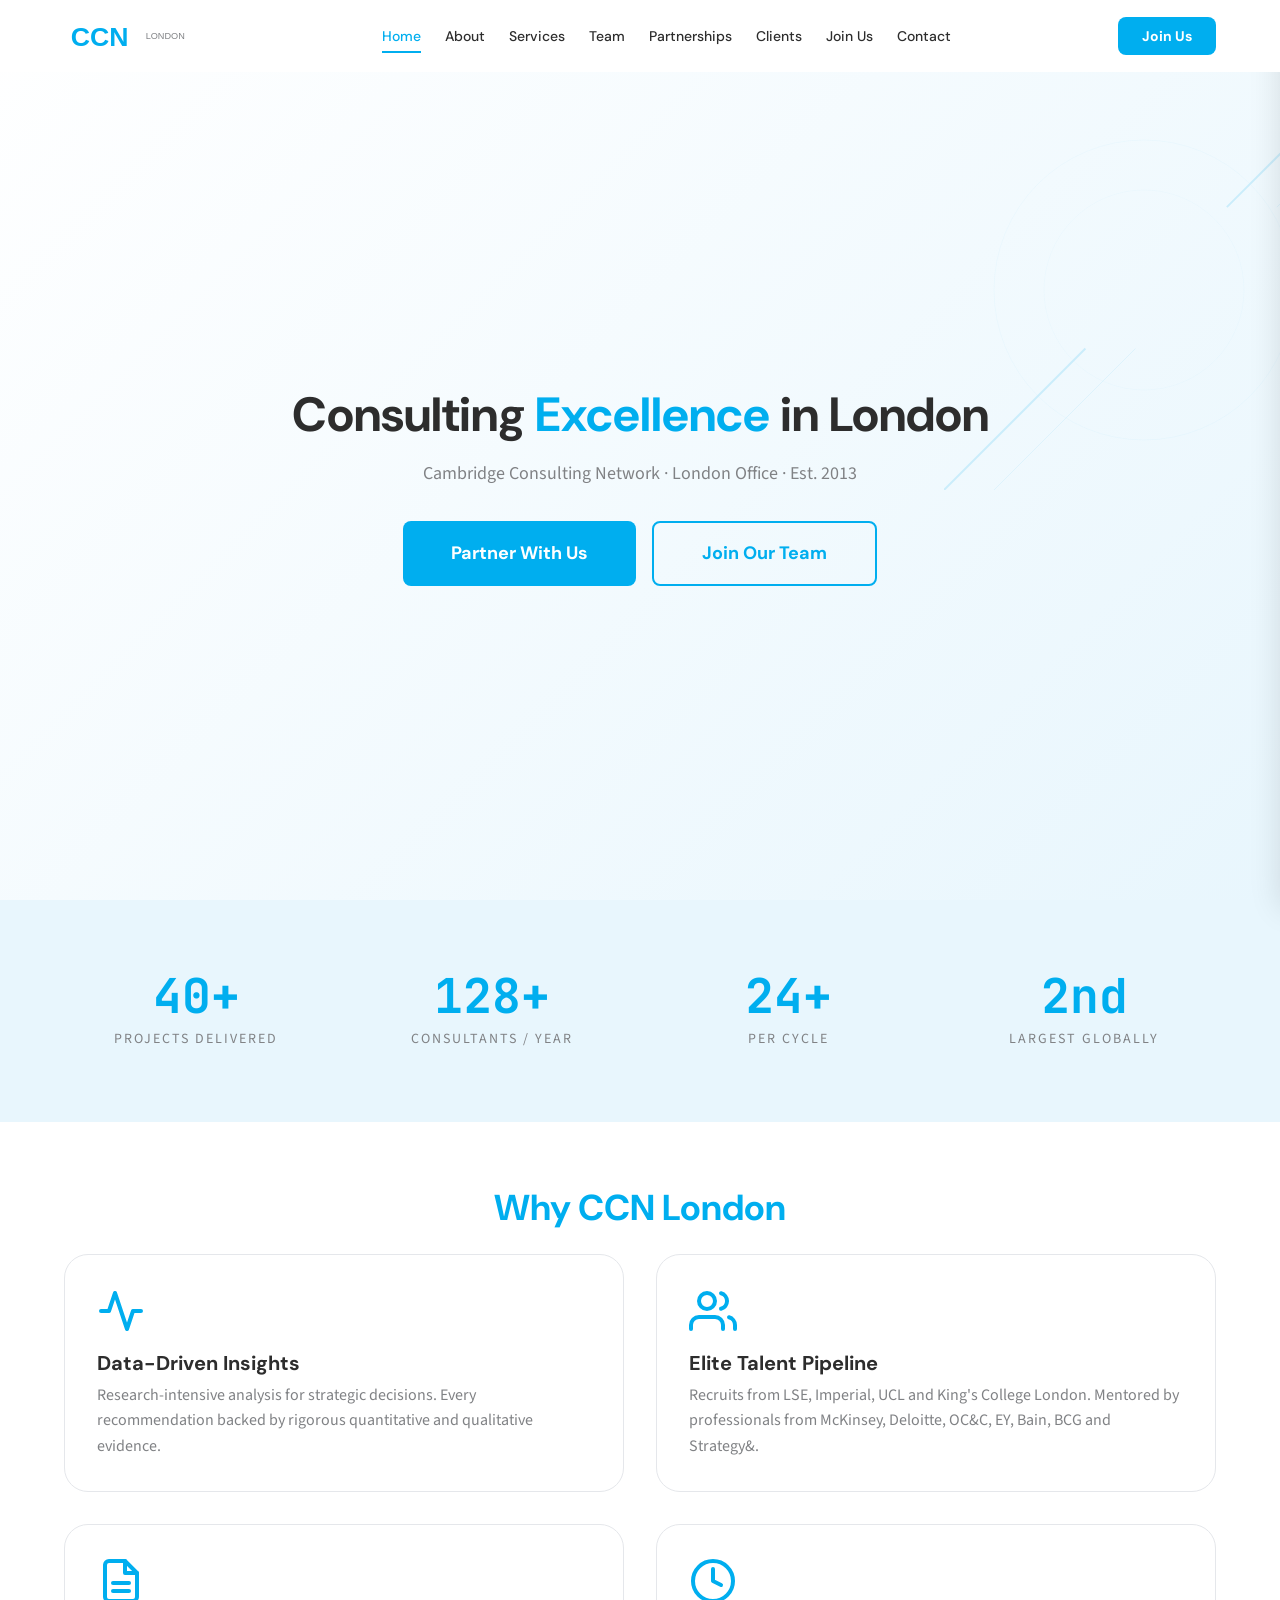
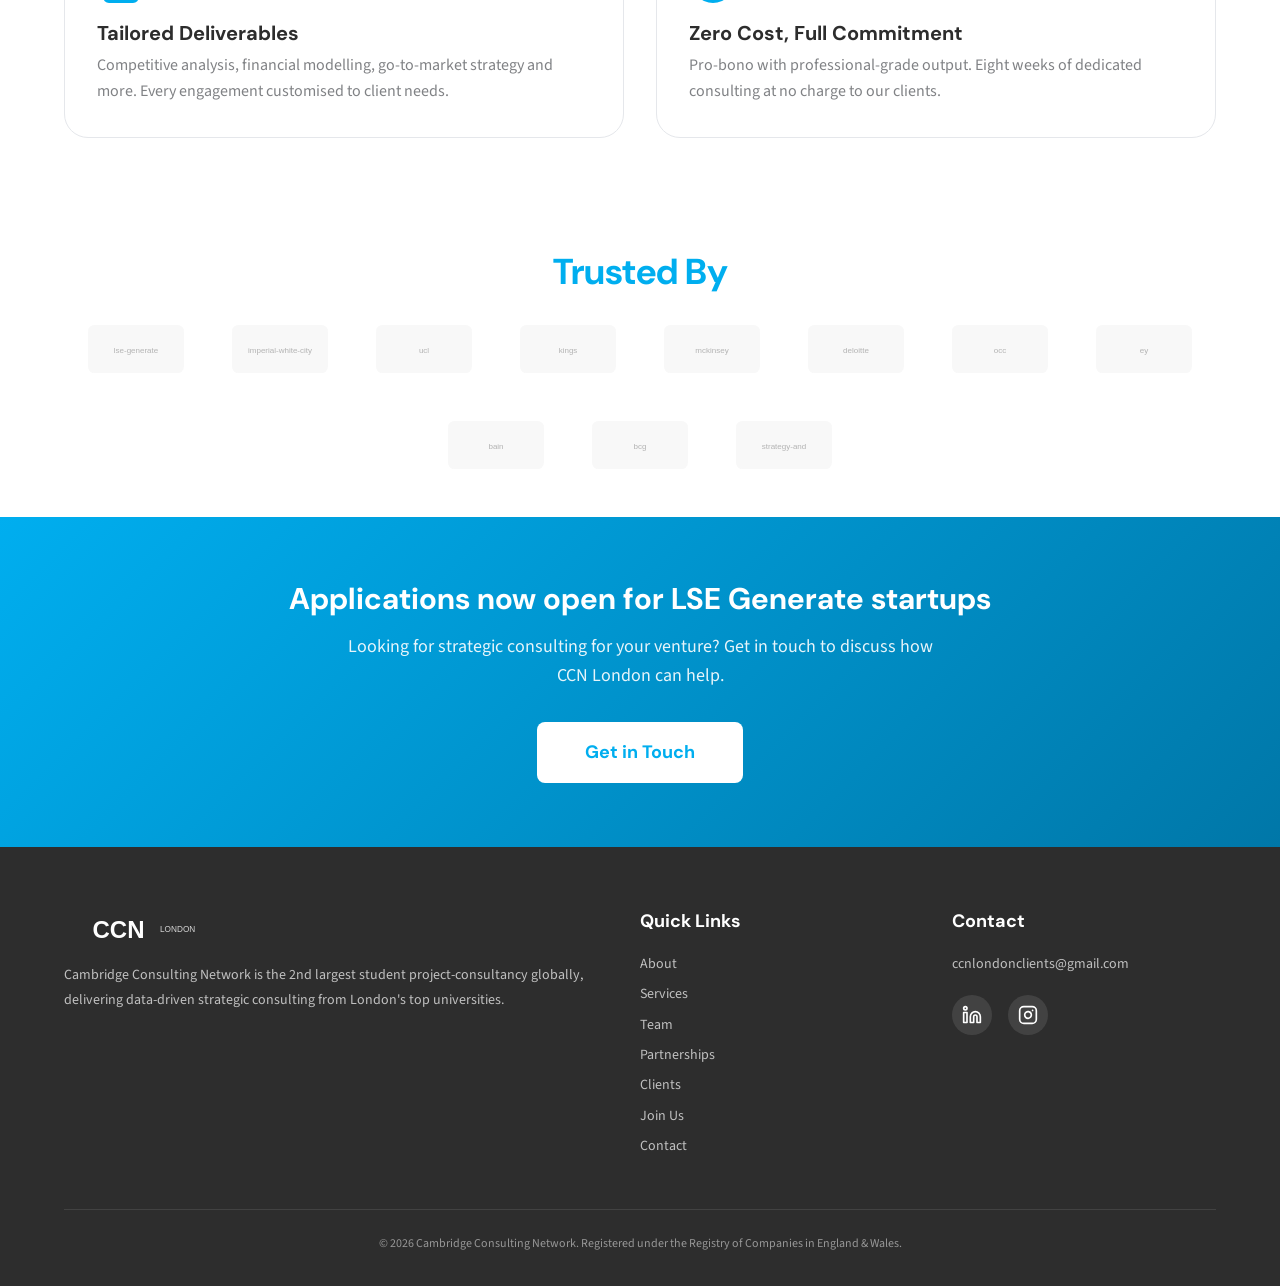
==== index.html @ d494e50e "Initial commit: CCN London static website Complete multi-page static site with vanilla HTML5, CSS3 a" ====
<!DOCTYPE html>
<html lang="en">
<head>
  <meta charset="UTF-8">
  <meta name="viewport" content="width=device-width, initial-scale=1.0">
  <title>CCN London — Cambridge Consulting Network London Office</title>
  <meta name="description" content="Cambridge Consulting Network London delivers data-driven strategic consulting by elite student talent from LSE, Imperial, UCL and King's College London.">

  <!-- Open Graph -->
  <meta property="og:title" content="CCN London — Consulting Excellence in London">
  <meta property="og:description" content="Data-driven strategic consulting, delivered by London's brightest student talent. Zero cost. Full commitment. Professional output.">
  <meta property="og:type" content="website">
  <meta property="og:url" content="https://ccnlondon.co">
  <meta property="og:image" content="https://ccnlondon.co/assets/img/logo-colour.svg">

  <!-- Twitter Card -->
  <meta name="twitter:card" content="summary_large_image">
  <meta name="twitter:title" content="CCN London — Consulting Excellence in London">
  <meta name="twitter:description" content="Data-driven strategic consulting, delivered by London's brightest student talent.">

  <!-- JSON-LD -->
  <script type="application/ld+json">
  {
    "@context": "https://schema.org",
    "@type": "Organization",
    "name": "Cambridge Consulting Network — London Office",
    "url": "https://ccnlondon.co",
    "logo": "https://ccnlondon.co/assets/img/logo-colour.svg",
    "description": "The 2nd largest student project-consultancy globally, delivering pro-bono strategic consulting from London's top universities.",
    "email": "ccnlondonclients@gmail.com",
    "foundingDate": "2013",
    "sameAs": [
      "https://www.linkedin.com/company/cambridge-consulting-network",
      "https://www.instagram.com/ccnlondon"
    ]
  }
  </script>

  <link rel="stylesheet" href="css/styles.css">
</head>
<body>

  <a class="skip-link" href="#main-content">Skip to content</a>

  <!-- ════════════ NAVBAR ════════════ -->
  <header class="navbar navbar--animate" role="banner">
    <div class="navbar__inner">
      <a href="index.html" class="navbar__logo" aria-label="CCN London Home">
        <img src="assets/img/logo-colour.svg" alt="CCN London logo" width="180" height="48">
      </a>

      <nav class="navbar__links" aria-label="Main navigation">
        <a href="index.html" class="navbar__link navbar__link--active">Home</a>
        <a href="about.html" class="navbar__link">About</a>
        <a href="services.html" class="navbar__link">Services</a>
        <a href="team.html" class="navbar__link">Team</a>
        <a href="partnerships.html" class="navbar__link">Partnerships</a>
        <a href="clients.html" class="navbar__link">Clients</a>
        <a href="join.html" class="navbar__link">Join Us</a>
        <a href="contact.html" class="navbar__link">Contact</a>
      </nav>

      <a href="join.html" class="navbar__cta">Join Us</a>

      <button class="navbar__hamburger" aria-label="Open menu" aria-expanded="false">
        <span></span>
        <span></span>
        <span></span>
      </button>
    </div>
  </header>

  <!-- Mobile Menu -->
  <div class="mobile-menu__overlay" aria-hidden="true"></div>
  <nav class="mobile-menu" aria-label="Mobile navigation" aria-hidden="true">
    <a href="index.html" class="mobile-menu__link mobile-menu__link--active">Home</a>
    <a href="about.html" class="mobile-menu__link">About</a>
    <a href="services.html" class="mobile-menu__link">Services</a>
    <a href="team.html" class="mobile-menu__link">Team</a>
    <a href="partnerships.html" class="mobile-menu__link">Partnerships</a>
    <a href="clients.html" class="mobile-menu__link">Clients</a>
    <a href="join.html" class="mobile-menu__link">Join Us</a>
    <a href="contact.html" class="mobile-menu__link">Contact</a>
  </nav>

  <!-- ════════════ MAIN CONTENT ════════════ -->
  <main id="main-content">

    <!-- ── Hero ── -->
    <section class="hero" aria-label="Welcome">
      <svg class="hero__accent" viewBox="0 0 400 400" fill="none" xmlns="http://www.w3.org/2000/svg" aria-hidden="true">
        <line class="hero__accent-line" x1="0" y1="400" x2="400" y2="0" stroke="#00AEEF" stroke-width="2"/>
        <line class="hero__accent-line" x1="50" y1="400" x2="400" y2="50" stroke="#00AEEF" stroke-width="1" opacity="0.5"/>
        <circle cx="200" cy="200" r="150" stroke="#00AEEF" stroke-width="1" opacity="0.2"/>
        <circle cx="200" cy="200" r="100" stroke="#00AEEF" stroke-width="1" opacity="0.15"/>
      </svg>

      <div class="hero__content">
        <h1 class="hero__headline">Consulting <span>Excellence</span> in London</h1>
        <p class="hero__subheadline">Cambridge Consulting Network &middot; London Office &middot; Est. 2013</p>
        <div class="hero__ctas">
          <a href="partnerships.html" class="btn btn--primary btn--large">Partner With Us</a>
          <a href="join.html" class="btn btn--outline btn--large">Join Our Team</a>
        </div>
      </div>
    </section>

    <!-- ── Statistics ── -->
    <section class="stats" aria-label="Key statistics">
      <div class="container">
        <div class="stats__grid">
          <div class="stats__item">
            <div class="stats__number" data-target="50" data-suffix="+">0</div>
            <div class="stats__label">Projects Delivered</div>
          </div>
          <div class="stats__item">
            <div class="stats__number" data-target="160" data-suffix="+">0</div>
            <div class="stats__label">Consultants / Year</div>
          </div>
          <div class="stats__item">
            <div class="stats__number" data-target="30" data-suffix="+">0</div>
            <div class="stats__label">Per Cycle</div>
          </div>
          <div class="stats__item">
            <div class="stats__number" data-target="2" data-suffix="nd">0</div>
            <div class="stats__label">Largest Globally</div>
          </div>
        </div>
      </div>
    </section>

    <!-- ── Value Propositions ── -->
    <section class="section" aria-label="Value propositions">
      <div class="container">
        <h2 class="text-cyan mb-lg" style="text-align:center;">Why CCN London</h2>
        <div class="cards__grid">
          <div class="card reveal">
            <svg class="card__icon" viewBox="0 0 24 24" fill="none" stroke="currentColor" stroke-width="2" stroke-linecap="round" stroke-linejoin="round" aria-hidden="true">
              <polyline points="22 12 18 12 15 21 9 3 6 12 2 12"></polyline>
            </svg>
            <h3 class="card__title">Data-Driven Insights</h3>
            <p class="card__text">Research-intensive analysis for strategic decisions. Every recommendation backed by rigorous quantitative and qualitative evidence.</p>
          </div>

          <div class="card reveal reveal--delay-1">
            <svg class="card__icon" viewBox="0 0 24 24" fill="none" stroke="currentColor" stroke-width="2" stroke-linecap="round" stroke-linejoin="round" aria-hidden="true">
              <path d="M17 21v-2a4 4 0 0 0-4-4H5a4 4 0 0 0-4 4v2"></path>
              <circle cx="9" cy="7" r="4"></circle>
              <path d="M23 21v-2a4 4 0 0 0-3-3.87"></path>
              <path d="M16 3.13a4 4 0 0 1 0 7.75"></path>
            </svg>
            <h3 class="card__title">Elite Talent Pipeline</h3>
            <p class="card__text">Recruits from LSE, Imperial, UCL and King's College London. Mentored by professionals from McKinsey, Deloitte, OC&amp;C, EY, Bain, BCG and Strategy&amp;.</p>
          </div>

          <div class="card reveal reveal--delay-2">
            <svg class="card__icon" viewBox="0 0 24 24" fill="none" stroke="currentColor" stroke-width="2" stroke-linecap="round" stroke-linejoin="round" aria-hidden="true">
              <path d="M14 2H6a2 2 0 0 0-2 2v16a2 2 0 0 0 2 2h12a2 2 0 0 0 2-2V8z"></path>
              <polyline points="14 2 14 8 20 8"></polyline>
              <line x1="16" y1="13" x2="8" y2="13"></line>
              <line x1="16" y1="17" x2="8" y2="17"></line>
            </svg>
            <h3 class="card__title">Tailored Deliverables</h3>
            <p class="card__text">Competitive analysis, financial modelling, go-to-market strategy and more. Every engagement customised to client needs.</p>
          </div>

          <div class="card reveal reveal--delay-3">
            <svg class="card__icon" viewBox="0 0 24 24" fill="none" stroke="currentColor" stroke-width="2" stroke-linecap="round" stroke-linejoin="round" aria-hidden="true">
              <circle cx="12" cy="12" r="10"></circle>
              <polyline points="12 6 12 12 16 14"></polyline>
            </svg>
            <h3 class="card__title">Zero Cost, Full Commitment</h3>
            <p class="card__text">Pro-bono with professional-grade output. Eight weeks of dedicated consulting at no charge to our clients.</p>
          </div>
        </div>
      </div>
    </section>

    <!-- ── Partner Logos ── -->
    <section class="partners section" aria-label="Our partners">
      <div class="container">
        <h2 class="partners__heading text-cyan">Trusted By</h2>
        <div class="partners__track-wrapper">
          <div class="partners__track">
            <img src="assets/img/partners/lse-generate.svg" alt="LSE Generate" class="partners__logo" loading="lazy" width="120" height="60">
            <img src="assets/img/partners/imperial-white-city.svg" alt="Imperial White City" class="partners__logo" loading="lazy" width="120" height="60">
            <img src="assets/img/partners/ucl.svg" alt="UCL" class="partners__logo" loading="lazy" width="120" height="60">
            <img src="assets/img/partners/kings.svg" alt="King's College London" class="partners__logo" loading="lazy" width="120" height="60">
            <img src="assets/img/partners/mckinsey.svg" alt="McKinsey" class="partners__logo" loading="lazy" width="120" height="60">
            <img src="assets/img/partners/deloitte.svg" alt="Deloitte" class="partners__logo" loading="lazy" width="120" height="60">
            <img src="assets/img/partners/occ.svg" alt="OC&C Strategy" class="partners__logo" loading="lazy" width="120" height="60">
            <img src="assets/img/partners/ey.svg" alt="EY" class="partners__logo" loading="lazy" width="120" height="60">
            <img src="assets/img/partners/bain.svg" alt="Bain & Company" class="partners__logo" loading="lazy" width="120" height="60">
            <img src="assets/img/partners/bcg.svg" alt="BCG" class="partners__logo" loading="lazy" width="120" height="60">
            <img src="assets/img/partners/strategy-and.svg" alt="Strategy&" class="partners__logo" loading="lazy" width="120" height="60">
          </div>
        </div>
      </div>
    </section>

    <!-- ── CTA Banner ── -->
    <section class="cta-banner" aria-label="Call to action">
      <div class="container">
        <h2 class="cta-banner__heading">Applications now open for LSE Generate startups</h2>
        <p class="cta-banner__text">Looking for strategic consulting for your venture? Get in touch to discuss how CCN London can help.</p>
        <a href="mailto:ccnlondonclients@gmail.com" class="btn btn--white btn--large">Get in Touch</a>
      </div>
    </section>

  </main>

  <!-- ════════════ FOOTER ════════════ -->
  <footer class="footer" role="contentinfo">
    <div class="container">
      <div class="footer__grid">
        <div>
          <img src="assets/img/logo-white.svg" alt="CCN London" class="footer__logo" width="180" height="48">
          <p class="footer__text">Cambridge Consulting Network is the 2nd largest student project-consultancy globally, delivering data-driven strategic consulting from London's top universities.</p>
        </div>

        <div>
          <h3 class="footer__heading">Quick Links</h3>
          <a href="about.html" class="footer__link">About</a>
          <a href="services.html" class="footer__link">Services</a>
          <a href="team.html" class="footer__link">Team</a>
          <a href="partnerships.html" class="footer__link">Partnerships</a>
          <a href="clients.html" class="footer__link">Clients</a>
          <a href="join.html" class="footer__link">Join Us</a>
          <a href="contact.html" class="footer__link">Contact</a>
        </div>

        <div>
          <h3 class="footer__heading">Contact</h3>
          <a href="mailto:ccnlondonclients@gmail.com" class="footer__link">ccnlondonclients@gmail.com</a>
          <div class="footer__socials">
            <a href="#" class="footer__social-btn" aria-label="LinkedIn">
              <svg viewBox="0 0 24 24" fill="none" stroke="currentColor" stroke-width="2" stroke-linecap="round" stroke-linejoin="round" aria-hidden="true">
                <path d="M16 8a6 6 0 0 1 6 6v7h-4v-7a2 2 0 0 0-2-2 2 2 0 0 0-2 2v7h-4v-7a6 6 0 0 1 6-6z"></path>
                <rect x="2" y="9" width="4" height="12"></rect>
                <circle cx="4" cy="4" r="2"></circle>
              </svg>
            </a>
            <a href="#" class="footer__social-btn" aria-label="Instagram">
              <svg viewBox="0 0 24 24" fill="none" stroke="currentColor" stroke-width="2" stroke-linecap="round" stroke-linejoin="round" aria-hidden="true">
                <rect x="2" y="2" width="20" height="20" rx="5" ry="5"></rect>
                <path d="M16 11.37A4 4 0 1 1 12.63 8 4 4 0 0 1 16 11.37z"></path>
                <line x1="17.5" y1="6.5" x2="17.51" y2="6.5"></line>
              </svg>
            </a>
          </div>
        </div>
      </div>

      <div class="footer__bottom">
        <p>&copy; 2026 Cambridge Consulting Network. Registered under the Registry of Companies in England &amp; Wales.</p>
      </div>
    </div>
  </footer>

  <script src="js/main.js"></script>
  <script src="js/counters.js"></script>
</body>
</html>
---- css/styles.css ----
/* ============================================================
   CCN London — Main Stylesheet
   ============================================================ */

@import url('variables.css');
@import url('animations.css');

/* ── Google Fonts ── */
@import url('https://fonts.googleapis.com/css2?family=DM+Sans:ital,opsz,wght@0,9..40,400;0,9..40,500;0,9..40,700&family=JetBrains+Mono:wght@400;700&family=Source+Sans+3:wght@300;400;600;700&display=swap');

/* ============================================================
   RESET & BASE
   ============================================================ */
*, *::before, *::after {
  margin: 0;
  padding: 0;
  box-sizing: border-box;
}

html {
  scroll-behavior: smooth;
  -webkit-text-size-adjust: 100%;
}

body {
  font-family: var(--font-body);
  font-size: var(--text-base);
  line-height: 1.6;
  color: var(--ccn-dark);
  background: var(--ccn-white);
  -webkit-font-smoothing: antialiased;
  overflow-x: hidden;
}

img, svg {
  display: block;
  max-width: 100%;
  height: auto;
}

a {
  color: var(--ccn-cyan);
  text-decoration: none;
  transition: color 0.2s ease;
}

a:hover { color: var(--ccn-deep); }

ul, ol { list-style: none; }

button {
  font-family: inherit;
  cursor: pointer;
  border: none;
  background: none;
}

h1, h2, h3, h4, h5, h6 {
  font-family: var(--font-display);
  font-weight: 700;
  line-height: 1.2;
  color: var(--ccn-dark);
}

h1 { font-size: var(--text-4xl); }
h2 { font-size: var(--text-3xl); }
h3 { font-size: var(--text-2xl); }
h4 { font-size: var(--text-xl); }

/* ============================================================
   UTILITIES
   ============================================================ */
.text-cyan  { color: var(--ccn-cyan); }
.text-deep  { color: var(--ccn-deep); }
.text-grey  { color: var(--ccn-grey); }
.text-white { color: var(--ccn-white); }
.text-dark  { color: var(--ccn-dark); }

.bg-light  { background-color: var(--ccn-light); }
.bg-dark   { background-color: var(--ccn-dark); }
.bg-white  { background-color: var(--ccn-white); }
.bg-cyan   { background-color: var(--ccn-cyan); }

.mt-sm  { margin-top: var(--space-sm); }
.mt-md  { margin-top: var(--space-md); }
.mt-lg  { margin-top: var(--space-lg); }
.mt-xl  { margin-top: var(--space-xl); }
.mt-2xl { margin-top: var(--space-2xl); }
.mt-3xl { margin-top: var(--space-3xl); }

.mb-sm  { margin-bottom: var(--space-sm); }
.mb-md  { margin-bottom: var(--space-md); }
.mb-lg  { margin-bottom: var(--space-lg); }
.mb-xl  { margin-bottom: var(--space-xl); }

.visually-hidden {
  position: absolute;
  width: 1px;
  height: 1px;
  padding: 0;
  margin: -1px;
  overflow: hidden;
  clip: rect(0, 0, 0, 0);
  white-space: nowrap;
  border: 0;
}

.container {
  width: 100%;
  max-width: var(--max-width);
  margin: 0 auto;
  padding: 0 var(--space-lg);
}

.section {
  padding: var(--space-3xl) 0;
}

/* ── Focus States ── */
:focus-visible {
  outline: 3px solid var(--ccn-cyan);
  outline-offset: 2px;
}

/* ── Skip Link ── */
.skip-link {
  position: absolute;
  top: -100%;
  left: var(--space-md);
  background: var(--ccn-cyan);
  color: var(--ccn-white);
  padding: var(--space-sm) var(--space-md);
  border-radius: var(--radius-sm);
  z-index: 1000;
  font-weight: 600;
}

.skip-link:focus {
  top: var(--space-sm);
}

/* ============================================================
   NAVBAR
   ============================================================ */
.navbar {
  position: fixed;
  top: 0;
  left: 0;
  right: 0;
  height: var(--nav-height);
  background: var(--ccn-white);
  z-index: 100;
  display: flex;
  align-items: center;
  transition: box-shadow 0.3s ease;
}

.navbar--scrolled {
  box-shadow: var(--shadow-md);
}

.navbar__inner {
  display: flex;
  align-items: center;
  justify-content: space-between;
  width: 100%;
  max-width: var(--max-width);
  margin: 0 auto;
  padding: 0 var(--space-lg);
}

.navbar__logo {
  flex-shrink: 0;
}

.navbar__logo img {
  height: 40px;
  width: auto;
}

.navbar__links {
  display: flex;
  align-items: center;
  gap: var(--space-lg);
}

.navbar__link {
  font-family: var(--font-display);
  font-size: var(--text-sm);
  font-weight: 500;
  color: var(--ccn-dark);
  position: relative;
  padding: var(--space-xs) 0;
  transition: color 0.2s ease;
}

.navbar__link::after {
  content: '';
  position: absolute;
  bottom: -2px;
  left: 50%;
  width: 0;
  height: 2px;
  background: var(--ccn-cyan);
  transition: width 0.3s var(--ease-out), left 0.3s var(--ease-out);
}

.navbar__link:hover::after,
.navbar__link--active::after {
  width: 100%;
  left: 0;
}

.navbar__link:hover { color: var(--ccn-cyan); }
.navbar__link--active { color: var(--ccn-cyan); }

.navbar__cta {
  font-family: var(--font-display);
  font-size: var(--text-sm);
  font-weight: 700;
  color: var(--ccn-white);
  background: var(--ccn-cyan);
  padding: var(--space-sm) var(--space-lg);
  border-radius: var(--radius-sm);
  transition: background 0.2s ease, transform 0.2s ease, box-shadow 0.2s ease;
}

.navbar__cta:hover {
  background: var(--ccn-deep);
  color: var(--ccn-white);
  transform: scale(1.02);
  box-shadow: var(--shadow-md);
}

/* Hamburger */
.navbar__hamburger {
  display: none;
  flex-direction: column;
  gap: 5px;
  padding: var(--space-sm);
}

.navbar__hamburger span {
  display: block;
  width: 24px;
  height: 2px;
  background: var(--ccn-dark);
  transition: transform 0.3s ease, opacity 0.3s ease;
}

.navbar__hamburger--open span:nth-child(1) {
  transform: rotate(45deg) translate(5px, 5px);
}

.navbar__hamburger--open span:nth-child(2) {
  opacity: 0;
}

.navbar__hamburger--open span:nth-child(3) {
  transform: rotate(-45deg) translate(5px, -5px);
}

/* Mobile Menu Overlay */
.mobile-menu {
  position: fixed;
  top: 0;
  right: 0;
  bottom: 0;
  width: 100%;
  max-width: 360px;
  background: var(--ccn-white);
  z-index: 99;
  display: flex;
  flex-direction: column;
  padding: calc(var(--nav-height) + var(--space-xl)) var(--space-xl) var(--space-xl);
  transform: translateX(100%);
  transition: transform 0.3s var(--ease-out);
  box-shadow: var(--shadow-lg);
}

.mobile-menu--open {
  transform: translateX(0);
}

.mobile-menu__link {
  font-family: var(--font-display);
  font-size: var(--text-2xl);
  font-weight: 700;
  color: var(--ccn-dark);
  padding: var(--space-md) 0;
  border-bottom: 1px solid var(--ccn-light);
  transition: color 0.2s ease;
}

.mobile-menu__link:hover,
.mobile-menu__link--active {
  color: var(--ccn-cyan);
}

.mobile-menu__overlay {
  position: fixed;
  inset: 0;
  background: rgba(0, 0, 0, 0.4);
  z-index: 98;
  opacity: 0;
  pointer-events: none;
  transition: opacity 0.3s ease;
}

.mobile-menu__overlay--visible {
  opacity: 1;
  pointer-events: auto;
}

/* ============================================================
   HERO SECTION
   ============================================================ */
.hero {
  min-height: 100vh;
  display: flex;
  align-items: center;
  justify-content: center;
  text-align: center;
  position: relative;
  overflow: hidden;
  padding: calc(var(--nav-height) + var(--space-2xl)) var(--space-lg) var(--space-2xl);
  background: linear-gradient(135deg, var(--ccn-white) 0%, var(--ccn-light) 100%);
}

.hero__content {
  position: relative;
  z-index: 2;
  max-width: 720px;
}

.hero__headline {
  font-family: var(--font-display);
  font-size: var(--text-4xl);
  font-weight: 700;
  color: var(--ccn-dark);
  margin-bottom: var(--space-md);
}

.hero__headline span {
  color: var(--ccn-cyan);
}

.hero__subheadline {
  font-family: var(--font-body);
  font-size: var(--text-lg);
  color: var(--ccn-grey);
  margin-bottom: var(--space-xl);
}

.hero__ctas {
  display: flex;
  gap: var(--space-md);
  justify-content: center;
  flex-wrap: wrap;
}

.hero__accent {
  position: absolute;
  top: 10%;
  right: -5%;
  width: 400px;
  height: 400px;
  opacity: 0.15;
  z-index: 1;
}

/* ============================================================
   BUTTONS
   ============================================================ */
.btn {
  display: inline-flex;
  align-items: center;
  justify-content: center;
  font-family: var(--font-display);
  font-size: var(--text-base);
  font-weight: 700;
  padding: var(--space-md) var(--space-xl);
  border-radius: var(--radius-sm);
  transition: all 0.2s ease;
  text-decoration: none;
}

.btn--primary {
  background: var(--ccn-cyan);
  color: var(--ccn-white);
}

.btn--primary:hover {
  background: var(--ccn-deep);
  color: var(--ccn-white);
  transform: scale(1.02);
  box-shadow: var(--shadow-md);
}

.btn--outline {
  background: transparent;
  color: var(--ccn-cyan);
  border: 2px solid var(--ccn-cyan);
}

.btn--outline:hover {
  background: var(--ccn-cyan);
  color: var(--ccn-white);
  transform: scale(1.02);
  box-shadow: var(--shadow-md);
}

.btn--white {
  background: var(--ccn-white);
  color: var(--ccn-cyan);
}

.btn--white:hover {
  background: var(--ccn-light);
  color: var(--ccn-deep);
  transform: scale(1.02);
}

.btn--large {
  font-size: var(--text-lg);
  padding: var(--space-md) var(--space-2xl);
}

/* ============================================================
   STATISTICS COUNTER
   ============================================================ */
.stats {
  background: var(--ccn-light);
  padding: var(--space-2xl) 0;
}

.stats__grid {
  display: grid;
  grid-template-columns: repeat(4, 1fr);
  gap: var(--space-xl);
  text-align: center;
}

.stats__item {
  padding: var(--space-lg);
}

.stats__number {
  font-family: var(--font-mono);
  font-size: var(--text-5xl);
  font-weight: 700;
  color: var(--ccn-cyan);
  line-height: 1;
  margin-bottom: var(--space-sm);
}

.stats__label {
  font-family: var(--font-body);
  font-size: var(--text-sm);
  text-transform: uppercase;
  letter-spacing: 2px;
  color: var(--ccn-grey);
}

/* ============================================================
   FEATURE CARDS
   ============================================================ */
.cards__grid {
  display: grid;
  grid-template-columns: repeat(2, 1fr);
  gap: var(--space-xl);
}

.card {
  background: var(--ccn-white);
  border: 1px solid #e5e7eb;
  border-radius: var(--radius-lg);
  padding: var(--space-xl);
  transition: transform 0.3s var(--ease-out), box-shadow 0.3s var(--ease-out), border-left 0.3s ease;
  position: relative;
}

.card:hover {
  transform: translateY(-4px);
  box-shadow: var(--shadow-lg);
  border-left: 3px solid var(--ccn-cyan);
}

.card__icon {
  width: 48px;
  height: 48px;
  color: var(--ccn-cyan);
  margin-bottom: var(--space-md);
}

.card__title {
  font-family: var(--font-display);
  font-size: var(--text-xl);
  font-weight: 700;
  margin-bottom: var(--space-sm);
}

.card__text {
  font-size: var(--text-base);
  color: var(--ccn-grey);
  line-height: 1.6;
}

/* ============================================================
   PARTNER LOGO BAR
   ============================================================ */
.partners {
  padding: var(--space-2xl) 0;
  overflow: hidden;
}

.partners__heading {
  text-align: center;
  margin-bottom: var(--space-xl);
}

.partners__track-wrapper {
  overflow: hidden;
}

.partners__track {
  display: flex;
  align-items: center;
  gap: var(--space-2xl);
  justify-content: center;
  flex-wrap: wrap;
}

.partners__logo {
  height: 48px;
  width: auto;
  filter: grayscale(100%);
  opacity: 0.6;
  transition: filter 0.3s ease, opacity 0.3s ease;
  flex-shrink: 0;
}

.partners__logo:hover {
  filter: grayscale(0%);
  opacity: 1;
}

/* ============================================================
   CTA BANNER
   ============================================================ */
.cta-banner {
  background: linear-gradient(135deg, var(--ccn-cyan) 0%, var(--ccn-deep) 100%);
  padding: var(--space-3xl) var(--space-lg);
  text-align: center;
}

.cta-banner__heading {
  font-family: var(--font-display);
  font-size: var(--text-3xl);
  color: var(--ccn-white);
  margin-bottom: var(--space-md);
}

.cta-banner__text {
  font-size: var(--text-lg);
  color: rgba(255, 255, 255, 0.9);
  margin-bottom: var(--space-xl);
  max-width: 600px;
  margin-left: auto;
  margin-right: auto;
}

.cta-banner .btn {
  margin: 0 var(--space-sm);
}

/* ============================================================
   FOOTER
   ============================================================ */
.footer {
  background: var(--ccn-dark);
  color: rgba(255, 255, 255, 0.8);
  padding: var(--space-3xl) 0 var(--space-xl);
}

.footer__grid {
  display: grid;
  grid-template-columns: 2fr 1fr 1fr;
  gap: var(--space-2xl);
  margin-bottom: var(--space-2xl);
}

.footer__heading {
  font-family: var(--font-display);
  font-size: var(--text-lg);
  color: var(--ccn-white);
  margin-bottom: var(--space-md);
}

.footer__text {
  font-size: var(--text-sm);
  line-height: 1.8;
  color: rgba(255, 255, 255, 0.7);
}

.footer__logo {
  height: 36px;
  margin-bottom: var(--space-md);
}

.footer__link {
  display: block;
  font-size: var(--text-sm);
  color: rgba(255, 255, 255, 0.7);
  padding: var(--space-xs) 0;
  transition: color 0.2s ease;
}

.footer__link:hover {
  color: var(--ccn-cyan);
}

.footer__socials {
  display: flex;
  gap: var(--space-md);
  margin-top: var(--space-md);
}

.footer__social-btn {
  display: inline-flex;
  align-items: center;
  justify-content: center;
  width: 40px;
  height: 40px;
  border-radius: 50%;
  background: rgba(255, 255, 255, 0.1);
  color: var(--ccn-white);
  transition: background 0.2s ease;
}

.footer__social-btn:hover {
  background: var(--ccn-cyan);
}

.footer__social-btn svg {
  width: 20px;
  height: 20px;
}

.footer__bottom {
  border-top: 1px solid rgba(255, 255, 255, 0.1);
  padding-top: var(--space-lg);
  text-align: center;
  font-size: var(--text-xs);
  color: rgba(255, 255, 255, 0.5);
}

/* ============================================================
   PAGE HEADER (non-home pages)
   ============================================================ */
.page-header {
  padding: calc(var(--nav-height) + var(--space-3xl)) 0 var(--space-2xl);
  background: linear-gradient(135deg, var(--ccn-white) 0%, var(--ccn-light) 100%);
  text-align: center;
}

.page-header__title {
  font-size: var(--text-4xl);
  margin-bottom: var(--space-md);
}

.page-header__subtitle {
  font-size: var(--text-lg);
  color: var(--ccn-grey);
  max-width: 600px;
  margin: 0 auto;
}

/* ============================================================
   TIMELINE
   ============================================================ */
.timeline {
  position: relative;
  padding-left: var(--space-2xl);
}

.timeline::before {
  content: '';
  position: absolute;
  left: 12px;
  top: 0;
  bottom: 0;
  width: 2px;
  background: var(--ccn-light);
}

.timeline__item {
  position: relative;
  margin-bottom: var(--space-xl);
  padding-left: var(--space-lg);
}

.timeline__item::before {
  content: '';
  position: absolute;
  left: calc(-1 * var(--space-2xl) + 6px);
  top: 6px;
  width: 14px;
  height: 14px;
  border-radius: 50%;
  background: var(--ccn-cyan);
  border: 3px solid var(--ccn-light);
}

.timeline__year {
  font-family: var(--font-mono);
  font-size: var(--text-sm);
  color: var(--ccn-cyan);
  font-weight: 700;
  margin-bottom: var(--space-xs);
}

.timeline__title {
  font-family: var(--font-display);
  font-size: var(--text-xl);
  font-weight: 700;
  margin-bottom: var(--space-xs);
}

.timeline__text {
  color: var(--ccn-grey);
  font-size: var(--text-base);
}

/* ============================================================
   TEAM CARDS
   ============================================================ */
.team__filters {
  display: flex;
  gap: var(--space-md);
  justify-content: center;
  margin-bottom: var(--space-xl);
  flex-wrap: wrap;
}

.team__filter-btn {
  font-family: var(--font-display);
  font-size: var(--text-sm);
  font-weight: 600;
  padding: var(--space-sm) var(--space-lg);
  border-radius: var(--radius-sm);
  border: 2px solid var(--ccn-light);
  color: var(--ccn-grey);
  transition: all 0.2s ease;
}

.team__filter-btn:hover,
.team__filter-btn--active {
  background: var(--ccn-cyan);
  color: var(--ccn-white);
  border-color: var(--ccn-cyan);
}

.team__grid {
  display: grid;
  grid-template-columns: repeat(auto-fill, minmax(260px, 1fr));
  gap: var(--space-xl);
}

.team-card {
  background: var(--ccn-white);
  border: 1px solid #e5e7eb;
  border-radius: var(--radius-md);
  padding: var(--space-xl);
  text-align: center;
  transition: transform 0.3s var(--ease-out), box-shadow 0.3s var(--ease-out), border-left 0.3s ease;
  position: relative;
  overflow: hidden;
}

.team-card:hover {
  transform: translateY(-4px);
  box-shadow: var(--shadow-lg);
  border-left: 3px solid var(--ccn-cyan);
}

.team-card__photo {
  width: 80px;
  height: 80px;
  border-radius: 50%;
  margin: 0 auto var(--space-md);
  background: var(--ccn-light);
  object-fit: cover;
}

.team-card__name {
  font-family: var(--font-display);
  font-size: var(--text-lg);
  font-weight: 700;
  margin-bottom: var(--space-xs);
}

.team-card__role {
  font-size: var(--text-sm);
  color: var(--ccn-cyan);
  font-weight: 600;
  margin-bottom: var(--space-xs);
}

.team-card__university {
  font-size: var(--text-sm);
  color: var(--ccn-grey);
}

.team-card__linkedin {
  display: inline-flex;
  align-items: center;
  justify-content: center;
  width: 36px;
  height: 36px;
  border-radius: 50%;
  background: var(--ccn-light);
  color: var(--ccn-cyan);
  margin-top: var(--space-md);
  opacity: 0;
  transition: opacity 0.3s ease;
}

.team-card:hover .team-card__linkedin {
  opacity: 1;
}

/* ============================================================
   ACCORDION (FAQ)
   ============================================================ */
.accordion__item {
  border-bottom: 1px solid #e5e7eb;
}

.accordion__trigger {
  display: flex;
  align-items: center;
  justify-content: space-between;
  width: 100%;
  padding: var(--space-lg) 0;
  font-family: var(--font-display);
  font-size: var(--text-lg);
  font-weight: 600;
  color: var(--ccn-dark);
  text-align: left;
  transition: color 0.2s ease;
}

.accordion__trigger:hover { color: var(--ccn-cyan); }

.accordion__icon {
  width: 24px;
  height: 24px;
  transition: transform 0.3s ease;
  flex-shrink: 0;
  color: var(--ccn-cyan);
}

.accordion__item--open .accordion__icon {
  transform: rotate(180deg);
}

.accordion__content {
  max-height: 0;
  overflow: hidden;
  transition: max-height 0.3s ease;
}

.accordion__item--open .accordion__content {
  max-height: 500px;
}

.accordion__body {
  padding-bottom: var(--space-lg);
  color: var(--ccn-grey);
  line-height: 1.8;
}

/* ============================================================
   FORM STYLES
   ============================================================ */
.form__group {
  margin-bottom: var(--space-lg);
}

.form__label {
  display: block;
  font-family: var(--font-display);
  font-size: var(--text-sm);
  font-weight: 600;
  margin-bottom: var(--space-sm);
  color: var(--ccn-dark);
}

.form__input,
.form__select,
.form__textarea {
  width: 100%;
  padding: var(--space-md);
  border: 2px solid #e5e7eb;
  border-radius: var(--radius-sm);
  font-family: var(--font-body);
  font-size: var(--text-base);
  color: var(--ccn-dark);
  transition: border-color 0.2s ease, box-shadow 0.2s ease;
  background: var(--ccn-white);
}

.form__input:focus,
.form__select:focus,
.form__textarea:focus {
  outline: none;
  border-color: var(--ccn-cyan);
  box-shadow: 0 0 0 3px rgba(0, 174, 239, 0.15);
}

.form__input--error,
.form__select--error,
.form__textarea--error {
  border-color: #e74c3c;
}

.form__error {
  font-size: var(--text-sm);
  color: #e74c3c;
  margin-top: var(--space-xs);
  display: none;
}

.form__group--error .form__error {
  display: block;
}

.form__textarea {
  min-height: 150px;
  resize: vertical;
}

/* ============================================================
   CLIENT CARDS
   ============================================================ */
.client-card {
  background: var(--ccn-white);
  border: 1px solid #e5e7eb;
  border-radius: var(--radius-md);
  padding: var(--space-xl);
  transition: transform 0.3s var(--ease-out), box-shadow 0.3s var(--ease-out);
}

.client-card:hover {
  transform: translateY(-4px);
  box-shadow: var(--shadow-lg);
}

.client-card__sector {
  font-family: var(--font-mono);
  font-size: var(--text-xs);
  text-transform: uppercase;
  letter-spacing: 2px;
  color: var(--ccn-cyan);
  margin-bottom: var(--space-sm);
}

.client-card__title {
  font-family: var(--font-display);
  font-size: var(--text-xl);
  font-weight: 700;
  margin-bottom: var(--space-sm);
}

.client-card__text {
  color: var(--ccn-grey);
  line-height: 1.6;
}

/* ============================================================
   TESTIMONIALS
   ============================================================ */
.testimonial {
  background: var(--ccn-light);
  border-radius: var(--radius-md);
  padding: var(--space-xl);
  margin-bottom: var(--space-lg);
  position: relative;
}

.testimonial::before {
  content: '\201C';
  font-family: var(--font-display);
  font-size: 4rem;
  color: var(--ccn-cyan);
  position: absolute;
  top: var(--space-md);
  left: var(--space-lg);
  line-height: 1;
  opacity: 0.3;
}

.testimonial__text {
  font-style: italic;
  font-size: var(--text-lg);
  line-height: 1.8;
  color: var(--ccn-dark);
  margin-bottom: var(--space-md);
  padding-top: var(--space-md);
}

.testimonial__author {
  font-weight: 600;
  color: var(--ccn-cyan);
}

.testimonial__role {
  font-size: var(--text-sm);
  color: var(--ccn-grey);
}

/* ============================================================
   RECRUITMENT TIMELINE (join page)
   ============================================================ */
.recruit-timeline {
  display: flex;
  justify-content: space-between;
  position: relative;
  margin: var(--space-2xl) 0;
  flex-wrap: wrap;
  gap: var(--space-lg);
}

.recruit-timeline::before {
  content: '';
  position: absolute;
  top: 24px;
  left: 0;
  right: 0;
  height: 2px;
  background: var(--ccn-light);
}

.recruit-step {
  text-align: center;
  position: relative;
  flex: 1;
  min-width: 140px;
}

.recruit-step__dot {
  width: 48px;
  height: 48px;
  border-radius: 50%;
  background: var(--ccn-cyan);
  color: var(--ccn-white);
  display: flex;
  align-items: center;
  justify-content: center;
  font-family: var(--font-mono);
  font-weight: 700;
  margin: 0 auto var(--space-md);
  position: relative;
  z-index: 1;
}

.recruit-step__title {
  font-family: var(--font-display);
  font-weight: 700;
  font-size: var(--text-sm);
  margin-bottom: var(--space-xs);
}

.recruit-step__text {
  font-size: var(--text-xs);
  color: var(--ccn-grey);
}

/* ============================================================
   GLOBAL / PRESENCE SECTION
   ============================================================ */
.presence__grid {
  display: grid;
  grid-template-columns: repeat(auto-fit, minmax(180px, 1fr));
  gap: var(--space-lg);
  text-align: center;
}

.presence__item {
  padding: var(--space-lg);
  background: var(--ccn-light);
  border-radius: var(--radius-md);
}

.presence__city {
  font-family: var(--font-display);
  font-size: var(--text-lg);
  font-weight: 700;
  margin-bottom: var(--space-xs);
}

.presence__label {
  font-size: var(--text-sm);
  color: var(--ccn-grey);
}

/* ============================================================
   ORG CHART
   ============================================================ */
.org-flow {
  display: flex;
  align-items: center;
  justify-content: center;
  gap: var(--space-lg);
  flex-wrap: wrap;
  margin: var(--space-xl) 0;
}

.org-flow__item {
  background: var(--ccn-white);
  border: 2px solid var(--ccn-light);
  border-radius: var(--radius-md);
  padding: var(--space-md) var(--space-xl);
  text-align: center;
  font-family: var(--font-display);
  font-weight: 700;
}

.org-flow__item--primary {
  background: var(--ccn-cyan);
  color: var(--ccn-white);
  border-color: var(--ccn-cyan);
}

.org-flow__arrow {
  font-size: var(--text-2xl);
  color: var(--ccn-grey);
}

/* ============================================================
   RESPONSIVE
   ============================================================ */

/* Tablet: 640px–1024px */
@media (min-width: 640px) {
  h1 { font-size: calc(var(--text-4xl) * 1.1); }
  h2 { font-size: calc(var(--text-3xl) * 1.1); }
}

/* Desktop: 1024px+ */
@media (min-width: 1024px) {
  h1 { font-size: calc(var(--text-4xl) * 1.2); }
  h2 { font-size: calc(var(--text-3xl) * 1.2); }

  .hero__headline {
    font-size: var(--text-5xl);
  }
}

/* Large: 1440px+ */
@media (min-width: 1440px) {
  h1 { font-size: calc(var(--text-4xl) * 1.25); }
  h2 { font-size: calc(var(--text-3xl) * 1.25); }
}

/* Mobile */
@media (max-width: 1023px) {
  .navbar__links { display: none; }
  .navbar__cta { display: none; }
  .navbar__hamburger { display: flex; }
}

@media (max-width: 639px) {
  .stats__grid {
    grid-template-columns: repeat(2, 1fr);
  }

  .stats__number {
    font-size: var(--text-3xl);
  }

  .cards__grid {
    grid-template-columns: 1fr;
  }

  .footer__grid {
    grid-template-columns: 1fr;
  }

  .hero__headline {
    font-size: var(--text-3xl);
  }

  .recruit-timeline::before {
    display: none;
  }

  .recruit-timeline {
    flex-direction: column;
    align-items: center;
  }

  .partners__track {
    flex-wrap: nowrap;
    justify-content: flex-start;
  }
}
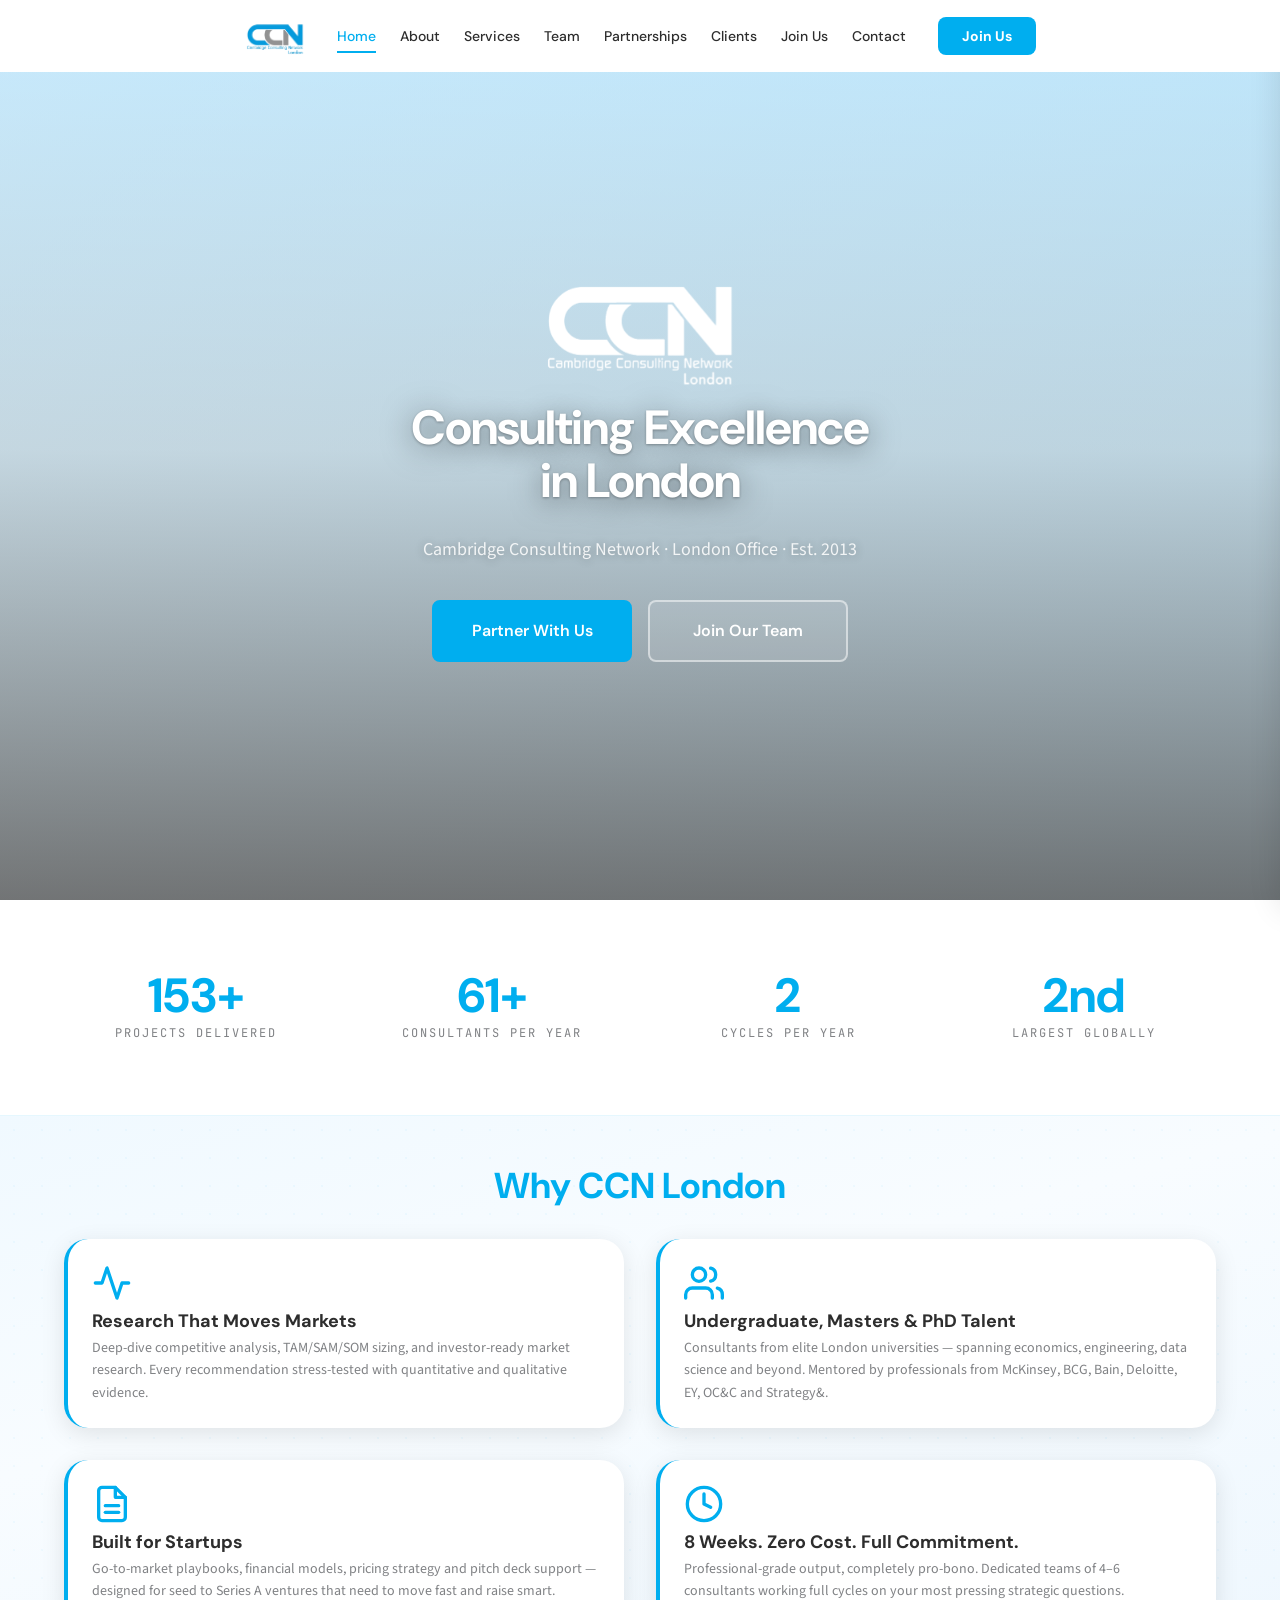
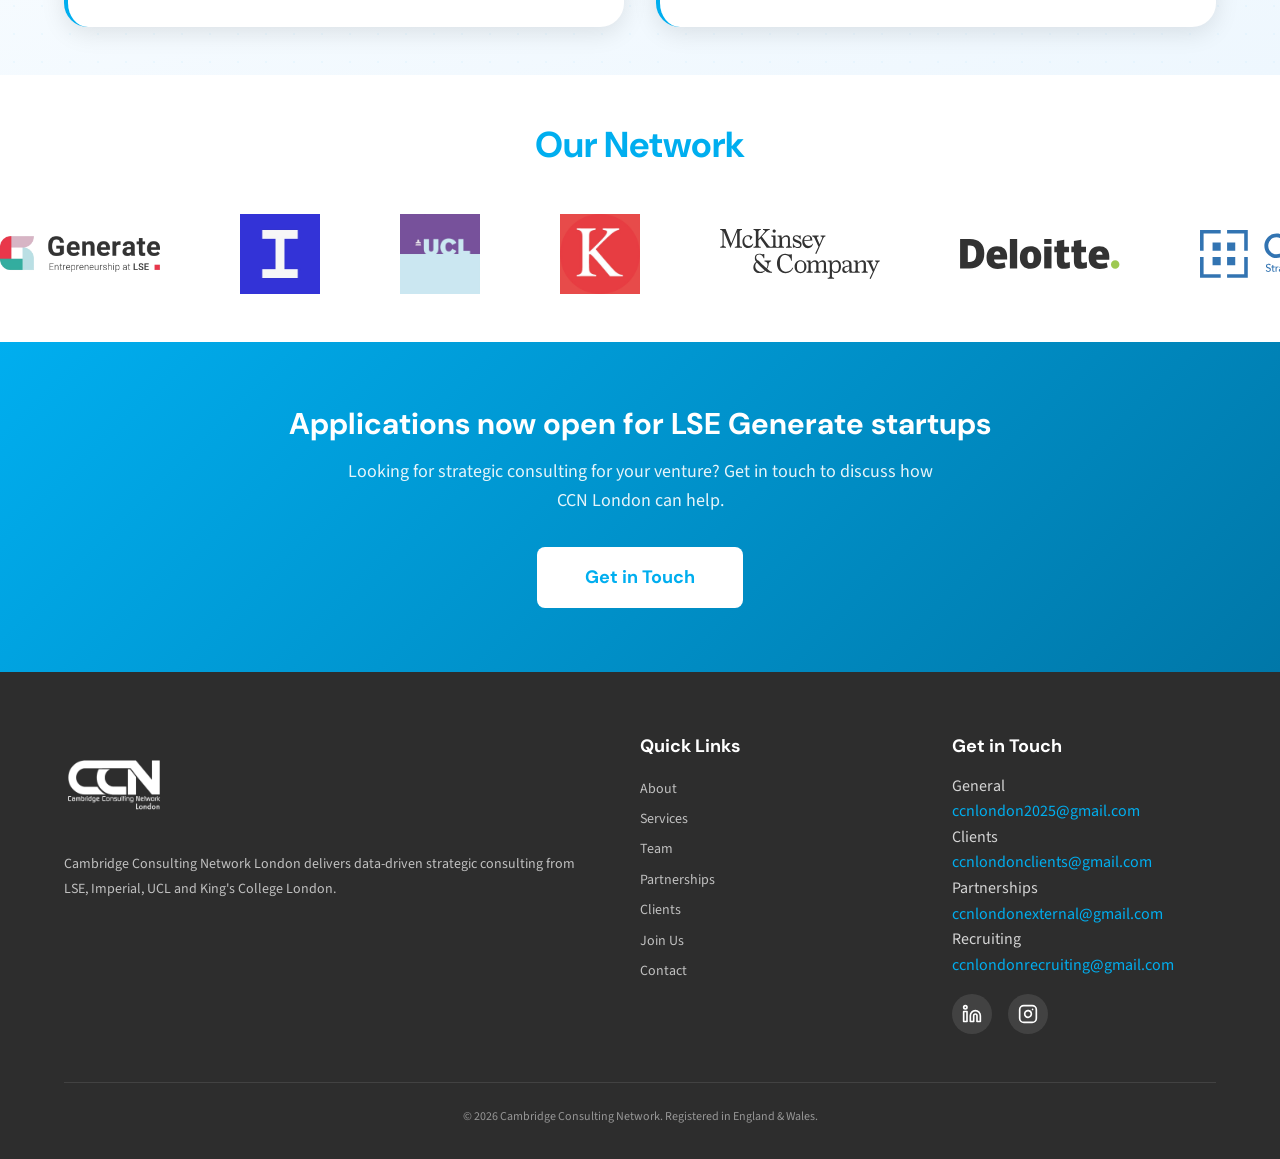
==== commit d97917e7: "Homepage redesign: video hero, updated stats, new cards, logo marquee, footer overhaul" ====
--- a/index.html
+++ b/index.html
@@ -11,7 +11,7 @@
   <meta property="og:description" content="Data-driven strategic consulting, delivered by London's brightest student talent. Zero cost. Full commitment. Professional output.">
   <meta property="og:type" content="website">
   <meta property="og:url" content="https://ccnlondon.co">
-  <meta property="og:image" content="https://ccnlondon.co/assets/img/logo-colour.svg">
+  <meta property="og:image" content="https://ccnlondon.co/assets/img/logo-colour.png">
 
   <!-- Twitter Card -->
   <meta name="twitter:card" content="summary_large_image">
@@ -25,7 +25,7 @@
     "@type": "Organization",
     "name": "Cambridge Consulting Network — London Office",
     "url": "https://ccnlondon.co",
-    "logo": "https://ccnlondon.co/assets/img/logo-colour.svg",
+    "logo": "https://ccnlondon.co/assets/img/logo-colour.png",
     "description": "The 2nd largest student project-consultancy globally, delivering pro-bono strategic consulting from London's top universities.",
     "email": "ccnlondonclients@gmail.com",
     "foundingDate": "2013",
@@ -46,7 +46,7 @@
   <header class="navbar navbar--animate" role="banner">
     <div class="navbar__inner">
       <a href="index.html" class="navbar__logo" aria-label="CCN London Home">
-        <img src="assets/img/logo-colour.svg" alt="CCN London logo" width="180" height="48">
+        <img src="assets/img/logo-colour.png" alt="CCN London logo" width="180" height="48">
       </a>
 
       <nav class="navbar__links" aria-label="Main navigation">
@@ -86,21 +86,22 @@
   <!-- ════════════ MAIN CONTENT ════════════ -->
   <main id="main-content">
 
-    <!-- ── Hero ── -->
+     <!-- ── Hero ── -->
     <section class="hero" aria-label="Welcome">
-      <svg class="hero__accent" viewBox="0 0 400 400" fill="none" xmlns="http://www.w3.org/2000/svg" aria-hidden="true">
-        <line class="hero__accent-line" x1="0" y1="400" x2="400" y2="0" stroke="#00AEEF" stroke-width="2"/>
-        <line class="hero__accent-line" x1="50" y1="400" x2="400" y2="50" stroke="#00AEEF" stroke-width="1" opacity="0.5"/>
-        <circle cx="200" cy="200" r="150" stroke="#00AEEF" stroke-width="1" opacity="0.2"/>
-        <circle cx="200" cy="200" r="100" stroke="#00AEEF" stroke-width="1" opacity="0.15"/>
-      </svg>
+      <div class="hero__video-wrap" aria-hidden="true">
+        <video class="hero__video" autoplay muted loop playsinline>
+          <source src="assets/img/london-hero.mp4" type="video/mp4">
+        </video>
+        <div class="hero__video-overlay"></div>
+      </div>
 
       <div class="hero__content">
-        <h1 class="hero__headline">Consulting <span>Excellence</span> in London</h1>
+        <img src="assets/img/logo-white.png" alt="CCN London" class="hero__logo">
+        <h1 class="hero__headline">Consulting Excellence<br>in London</h1>
         <p class="hero__subheadline">Cambridge Consulting Network &middot; London Office &middot; Est. 2013</p>
         <div class="hero__ctas">
-          <a href="partnerships.html" class="btn btn--primary btn--large">Partner With Us</a>
-          <a href="join.html" class="btn btn--outline btn--large">Join Our Team</a>
+          <a href="partnerships.html" class="btn btn--hero">Partner With Us</a>
+          <a href="join.html" class="btn btn--hero btn--hero-outline">Join Our Team</a>
         </div>
       </div>
     </section>
@@ -110,19 +111,19 @@
       <div class="container">
         <div class="stats__grid">
           <div class="stats__item">
-            <div class="stats__number" data-target="50" data-suffix="+">0</div>
+            <div class="stats__number" data-target="200" data-suffix="+">0</div>
             <div class="stats__label">Projects Delivered</div>
           </div>
           <div class="stats__item">
-            <div class="stats__number" data-target="160" data-suffix="+">0</div>
-            <div class="stats__label">Consultants / Year</div>
-          </div>
-          <div class="stats__item">
-            <div class="stats__number" data-target="30" data-suffix="+">0</div>
-            <div class="stats__label">Per Cycle</div>
-          </div>
-          <div class="stats__item">
-            <div class="stats__number" data-target="2" data-suffix="nd">0</div>
+            <div class="stats__number" data-target="80" data-suffix="+">0</div>
+            <div class="stats__label">Consultants Per Year</div>
+          </div>
+          <div class="stats__item">
+            <div class="stats__number" data-target="3" data-suffix="">0</div>
+            <div class="stats__label">Cycles Per Year</div>
+          </div>
+          <div class="stats__item">
+            <div class="stats__number stats__number--static">2nd</div>
             <div class="stats__label">Largest Globally</div>
           </div>
         </div>
@@ -132,14 +133,14 @@
     <!-- ── Value Propositions ── -->
     <section class="section" aria-label="Value propositions">
       <div class="container">
-        <h2 class="text-cyan mb-lg" style="text-align:center;">Why CCN London</h2>
+        <h2 class="text-cyan mb-xl" style="text-align:center;">Why CCN London</h2>
         <div class="cards__grid">
           <div class="card reveal">
             <svg class="card__icon" viewBox="0 0 24 24" fill="none" stroke="currentColor" stroke-width="2" stroke-linecap="round" stroke-linejoin="round" aria-hidden="true">
               <polyline points="22 12 18 12 15 21 9 3 6 12 2 12"></polyline>
             </svg>
-            <h3 class="card__title">Data-Driven Insights</h3>
-            <p class="card__text">Research-intensive analysis for strategic decisions. Every recommendation backed by rigorous quantitative and qualitative evidence.</p>
+            <h3 class="card__title">Research That Moves Markets</h3>
+            <p class="card__text">Deep-dive competitive analysis, TAM/SAM/SOM sizing, and investor-ready market research. Every recommendation stress-tested with quantitative and qualitative evidence.</p>
           </div>
 
           <div class="card reveal reveal--delay-1">
@@ -149,8 +150,8 @@
               <path d="M23 21v-2a4 4 0 0 0-3-3.87"></path>
               <path d="M16 3.13a4 4 0 0 1 0 7.75"></path>
             </svg>
-            <h3 class="card__title">Elite Talent Pipeline</h3>
-            <p class="card__text">Recruits from LSE, Imperial, UCL and King's College London. Mentored by professionals from McKinsey, Deloitte, OC&amp;C, EY, Bain, BCG and Strategy&amp;.</p>
+            <h3 class="card__title">Undergraduate, Masters &amp; PhD Talent</h3>
+            <p class="card__text">Consultants from elite London universities — spanning economics, engineering, data science and beyond. Mentored by professionals from McKinsey, BCG, Bain, Deloitte, EY, OC&amp;C and Strategy&amp;.</p>
           </div>
 
           <div class="card reveal reveal--delay-2">
@@ -160,8 +161,8 @@
               <line x1="16" y1="13" x2="8" y2="13"></line>
               <line x1="16" y1="17" x2="8" y2="17"></line>
             </svg>
-            <h3 class="card__title">Tailored Deliverables</h3>
-            <p class="card__text">Competitive analysis, financial modelling, go-to-market strategy and more. Every engagement customised to client needs.</p>
+            <h3 class="card__title">Built for Startups</h3>
+            <p class="card__text">Go-to-market playbooks, financial models, pricing strategy and pitch deck support — designed for seed to Series A ventures that need to move fast and raise smart.</p>
           </div>
 
           <div class="card reveal reveal--delay-3">
@@ -169,8 +170,8 @@
               <circle cx="12" cy="12" r="10"></circle>
               <polyline points="12 6 12 12 16 14"></polyline>
             </svg>
-            <h3 class="card__title">Zero Cost, Full Commitment</h3>
-            <p class="card__text">Pro-bono with professional-grade output. Eight weeks of dedicated consulting at no charge to our clients.</p>
+            <h3 class="card__title">8 Weeks. Zero Cost. Full Commitment.</h3>
+            <p class="card__text">Professional-grade output, completely pro-bono. Dedicated teams of 4–6 consultants working full cycles on your most pressing strategic questions.</p>
           </div>
         </div>
       </div>
@@ -179,21 +180,33 @@
     <!-- ── Partner Logos ── -->
     <section class="partners section" aria-label="Our partners">
       <div class="container">
-        <h2 class="partners__heading text-cyan">Trusted By</h2>
-        <div class="partners__track-wrapper">
-          <div class="partners__track">
-            <img src="assets/img/partners/lse-generate.svg" alt="LSE Generate" class="partners__logo" loading="lazy" width="120" height="60">
-            <img src="assets/img/partners/imperial-white-city.svg" alt="Imperial White City" class="partners__logo" loading="lazy" width="120" height="60">
-            <img src="assets/img/partners/ucl.svg" alt="UCL" class="partners__logo" loading="lazy" width="120" height="60">
-            <img src="assets/img/partners/kings.svg" alt="King's College London" class="partners__logo" loading="lazy" width="120" height="60">
-            <img src="assets/img/partners/mckinsey.svg" alt="McKinsey" class="partners__logo" loading="lazy" width="120" height="60">
-            <img src="assets/img/partners/deloitte.svg" alt="Deloitte" class="partners__logo" loading="lazy" width="120" height="60">
-            <img src="assets/img/partners/occ.svg" alt="OC&C Strategy" class="partners__logo" loading="lazy" width="120" height="60">
-            <img src="assets/img/partners/ey.svg" alt="EY" class="partners__logo" loading="lazy" width="120" height="60">
-            <img src="assets/img/partners/bain.svg" alt="Bain & Company" class="partners__logo" loading="lazy" width="120" height="60">
-            <img src="assets/img/partners/bcg.svg" alt="BCG" class="partners__logo" loading="lazy" width="120" height="60">
-            <img src="assets/img/partners/strategy-and.svg" alt="Strategy&" class="partners__logo" loading="lazy" width="120" height="60">
-          </div>
+        <h2 class="partners__heading text-cyan">Our Network</h2>
+      </div>
+      <div class="partners__track-wrapper">
+        <div class="partners__track">
+          <img src="assets/img/partners/lsegenerate.png" alt="LSE Generate" class="partners__logo" loading="lazy" width="120" height="60">
+          <img src="assets/img/partners/imperial.jpeg" alt="Imperial White City" class="partners__logo" loading="lazy" width="120" height="60">
+          <img src="assets/img/partners/ucl.png" alt="UCL" class="partners__logo" loading="lazy" width="120" height="60">
+          <img src="assets/img/partners/kings.jpeg" alt="King's College London" class="partners__logo" loading="lazy" width="120" height="60">
+          <img src="assets/img/partners/mckinsey.svg" alt="McKinsey" class="partners__logo" loading="lazy" width="120" height="60">
+          <img src="assets/img/partners/deloitte.svg" alt="Deloitte" class="partners__logo" loading="lazy" width="120" height="60">
+          <img src="assets/img/partners/occ.svg" alt="OC&C Strategy" class="partners__logo" loading="lazy" width="120" height="60">
+          <img src="assets/img/partners/ey.svg" alt="EY" class="partners__logo" loading="lazy" width="120" height="60">
+          <img src="assets/img/partners/bain.svg" alt="Bain & Company" class="partners__logo" loading="lazy" width="120" height="60">
+          <img src="assets/img/partners/bcg.svg" alt="BCG" class="partners__logo" loading="lazy" width="120" height="60">
+          <img src="assets/img/partners/strategy-and.svg" alt="Strategy&" class="partners__logo" loading="lazy" width="120" height="60">
+          <!-- Duplicate for seamless loop -->
+          <img src="assets/img/partners/lsegenerate.png" alt="LSE Generate" class="partners__logo" loading="lazy" width="120" height="60">
+          <img src="assets/img/partners/imperial.jpeg" alt="Imperial White City" class="partners__logo" loading="lazy" width="120" height="60">
+          <img src="assets/img/partners/ucl.png" alt="UCL" class="partners__logo" loading="lazy" width="120" height="60">
+          <img src="assets/img/partners/kings.jpeg" alt="King's College London" class="partners__logo" loading="lazy" width="120" height="60">
+          <img src="assets/img/partners/mckinsey.svg" alt="McKinsey" class="partners__logo" loading="lazy" width="120" height="60">
+          <img src="assets/img/partners/deloitte.svg" alt="Deloitte" class="partners__logo" loading="lazy" width="120" height="60">
+          <img src="assets/img/partners/occ.svg" alt="OC&C Strategy" class="partners__logo" loading="lazy" width="120" height="60">
+          <img src="assets/img/partners/ey.svg" alt="EY" class="partners__logo" loading="lazy" width="120" height="60">
+          <img src="assets/img/partners/bain.svg" alt="Bain & Company" class="partners__logo" loading="lazy" width="120" height="60">
+          <img src="assets/img/partners/bcg.svg" alt="BCG" class="partners__logo" loading="lazy" width="120" height="60">
+          <img src="assets/img/partners/strategy-and.svg" alt="Strategy&" class="partners__logo" loading="lazy" width="120" height="60">
         </div>
       </div>
     </section>
@@ -214,10 +227,9 @@
     <div class="container">
       <div class="footer__grid">
         <div>
-          <img src="assets/img/logo-white.svg" alt="CCN London" class="footer__logo" width="180" height="48">
-          <p class="footer__text">Cambridge Consulting Network is the 2nd largest student project-consultancy globally, delivering data-driven strategic consulting from London's top universities.</p>
-        </div>
-
+          <img src="assets/img/logo-white.png" alt="CCN London" class="footer__logo" width="120" height="120">
+          <p class="footer__text">Cambridge Consulting Network London delivers data-driven strategic consulting from LSE, Imperial, UCL and King's College London.</p>
+        </div>
         <div>
           <h3 class="footer__heading">Quick Links</h3>
           <a href="about.html" class="footer__link">About</a>
@@ -228,31 +240,28 @@
           <a href="join.html" class="footer__link">Join Us</a>
           <a href="contact.html" class="footer__link">Contact</a>
         </div>
-
         <div>
-          <h3 class="footer__heading">Contact</h3>
-          <a href="mailto:ccnlondonclients@gmail.com" class="footer__link">ccnlondonclients@gmail.com</a>
+          <h3 class="footer__heading">Get in Touch</h3>
+          <p class="footer__label">General</p>
+          <a href="mailto:ccnlondon2025@gmail.com" class="footer__email">ccnlondon2025@gmail.com</a>
+          <p class="footer__label">Clients</p>
+          <a href="mailto:ccnlondonclients@gmail.com" class="footer__email">ccnlondonclients@gmail.com</a>
+          <p class="footer__label">Partnerships</p>
+          <a href="mailto:ccnlondonexternal@gmail.com" class="footer__email">ccnlondonexternal@gmail.com</a>
+          <p class="footer__label">Recruiting</p>
+          <a href="mailto:ccnlondonrecruiting@gmail.com" class="footer__email">ccnlondonrecruiting@gmail.com</a>
           <div class="footer__socials">
-            <a href="#" class="footer__social-btn" aria-label="LinkedIn">
-              <svg viewBox="0 0 24 24" fill="none" stroke="currentColor" stroke-width="2" stroke-linecap="round" stroke-linejoin="round" aria-hidden="true">
-                <path d="M16 8a6 6 0 0 1 6 6v7h-4v-7a2 2 0 0 0-2-2 2 2 0 0 0-2 2v7h-4v-7a6 6 0 0 1 6-6z"></path>
-                <rect x="2" y="9" width="4" height="12"></rect>
-                <circle cx="4" cy="4" r="2"></circle>
-              </svg>
+            <a href="https://www.linkedin.com/company/cambridge-consulting-network-london/" target="_blank" rel="noopener noreferrer" class="footer__social-btn" aria-label="LinkedIn">
+              <svg viewBox="0 0 24 24" fill="none" stroke="currentColor" stroke-width="2" stroke-linecap="round" stroke-linejoin="round"><path d="M16 8a6 6 0 0 1 6 6v7h-4v-7a2 2 0 0 0-2-2 2 2 0 0 0-2 2v7h-4v-7a6 6 0 0 1 6-6z"></path><rect x="2" y="9" width="4" height="12"></rect><circle cx="4" cy="4" r="2"></circle></svg>
             </a>
-            <a href="#" class="footer__social-btn" aria-label="Instagram">
-              <svg viewBox="0 0 24 24" fill="none" stroke="currentColor" stroke-width="2" stroke-linecap="round" stroke-linejoin="round" aria-hidden="true">
-                <rect x="2" y="2" width="20" height="20" rx="5" ry="5"></rect>
-                <path d="M16 11.37A4 4 0 1 1 12.63 8 4 4 0 0 1 16 11.37z"></path>
-                <line x1="17.5" y1="6.5" x2="17.51" y2="6.5"></line>
-              </svg>
+            <a href="https://www.instagram.com/ccnlondon" target="_blank" rel="noopener noreferrer" class="footer__social-btn" aria-label="Instagram">
+              <svg viewBox="0 0 24 24" fill="none" stroke="currentColor" stroke-width="2" stroke-linecap="round" stroke-linejoin="round"><rect x="2" y="2" width="20" height="20" rx="5" ry="5"></rect><path d="M16 11.37A4 4 0 1 1 12.63 8 4 4 0 0 1 16 11.37z"></path><line x1="17.5" y1="6.5" x2="17.51" y2="6.5"></line></svg>
             </a>
           </div>
         </div>
       </div>
-
       <div class="footer__bottom">
-        <p>&copy; 2026 Cambridge Consulting Network. Registered under the Registry of Companies in England &amp; Wales.</p>
+        <p>&copy; 2026 Cambridge Consulting Network. Registered in England &amp; Wales.</p>
       </div>
     </div>
   </footer>
--- a/css/styles.css
+++ b/css/styles.css
@@ -162,7 +162,8 @@
 .navbar__inner {
   display: flex;
   align-items: center;
-  justify-content: space-between;
+  justify-content: center;
+  gap: var(--space-xl);
   width: 100%;
   max-width: var(--max-width);
   margin: 0 auto;
@@ -174,8 +175,10 @@
 }
 
 .navbar__logo img {
-  height: 40px;
-  width: auto;
+  width: 60px;
+  height: auto;
+  position: relative;
+  top: 4px;
 }
 
 .navbar__links {
@@ -330,7 +333,22 @@
 .hero__content {
   position: relative;
   z-index: 2;
-  max-width: 720px;
+  text-align: center;
+  max-width: 680px;
+  display: flex;
+  flex-direction: column;
+  align-items: center;
+  gap: var(--space-md);
+}
+
+.hero__logo {
+  width: 200px;
+  height: 200px;
+  margin: 0 auto -40px;
+  display: block;
+  object-fit: contain;
+  opacity: 0;
+  animation: fadeUp 0.6s var(--ease-out) 0.1s forwards;
 }
 
 .hero__headline {
@@ -349,7 +367,7 @@
   font-family: var(--font-body);
   font-size: var(--text-lg);
   color: var(--ccn-grey);
-  margin-bottom: var(--space-xl);
+  margin: 0 auto var(--space-sm);
 }
 
 .hero__ctas {
@@ -430,33 +448,34 @@
    STATISTICS COUNTER
    ============================================================ */
 .stats {
-  background: var(--ccn-light);
+  background: var(--ccn-white);
   padding: var(--space-2xl) 0;
+  border-bottom: 1px solid rgba(0, 174, 239, 0.1);
 }
 
 .stats__grid {
   display: grid;
   grid-template-columns: repeat(4, 1fr);
   gap: var(--space-xl);
+}
+
+.stats__item {
   text-align: center;
-}
-
-.stats__item {
-  padding: var(--space-lg);
+  padding: var(--space-lg) var(--space-md);
 }
 
 .stats__number {
+  font-family: var(--font-display);
+  font-size: var(--text-5xl);
+  font-weight: 700;
+  color: var(--ccn-cyan);
+  margin-bottom: var(--space-xs);
+  line-height: 1;
+}
+
+.stats__label {
   font-family: var(--font-mono);
-  font-size: var(--text-5xl);
-  font-weight: 700;
-  color: var(--ccn-cyan);
-  line-height: 1;
-  margin-bottom: var(--space-sm);
-}
-
-.stats__label {
-  font-family: var(--font-body);
-  font-size: var(--text-sm);
+  font-size: var(--text-xs);
   text-transform: uppercase;
   letter-spacing: 2px;
   color: var(--ccn-grey);
@@ -473,35 +492,37 @@
 
 .card {
   background: var(--ccn-white);
-  border: 1px solid #e5e7eb;
+  border: none;
+  border-left: 4px solid var(--ccn-cyan);
   border-radius: var(--radius-lg);
-  padding: var(--space-xl);
-  transition: transform 0.3s var(--ease-out), box-shadow 0.3s var(--ease-out), border-left 0.3s ease;
+  padding: var(--space-lg) var(--space-lg);
+  box-shadow: 0 6px 24px rgba(0, 0, 0, 0.1);
+  transition: transform 0.3s var(--ease-out), box-shadow 0.3s var(--ease-out);
   position: relative;
 }
 
 .card:hover {
   transform: translateY(-4px);
-  box-shadow: var(--shadow-lg);
-  border-left: 3px solid var(--ccn-cyan);
+  box-shadow: 0 16px 30px rgba(0, 0, 0, 0.14);
 }
 
 .card__icon {
-  width: 48px;
-  height: 48px;
+  width: 40px;
+  height: 40px;
   color: var(--ccn-cyan);
-  margin-bottom: var(--space-md);
+  margin-bottom: var(--space-sm);
 }
 
 .card__title {
   font-family: var(--font-display);
-  font-size: var(--text-xl);
-  font-weight: 700;
-  margin-bottom: var(--space-sm);
+  font-size: var(--text-lg);
+  font-weight: 700;
+  margin-bottom: var(--space-xs);
+  color: var(--ccn-dark);
 }
 
 .card__text {
-  font-size: var(--text-base);
+  font-size: var(--text-sm);
   color: var(--ccn-grey);
   line-height: 1.6;
 }
@@ -516,32 +537,33 @@
 
 .partners__heading {
   text-align: center;
-  margin-bottom: var(--space-xl);
+  margin-bottom: var(--space-2xl);
 }
 
 .partners__track-wrapper {
   overflow: hidden;
+  width: 100%;
 }
 
 .partners__track {
   display: flex;
   align-items: center;
-  gap: var(--space-2xl);
-  justify-content: center;
-  flex-wrap: wrap;
+  gap: 5rem;
+  width: max-content;
+  animation: marquee 35s linear infinite;
 }
 
 .partners__logo {
-  height: 48px;
+  height: 80px;
   width: auto;
-  filter: grayscale(100%);
-  opacity: 0.6;
-  transition: filter 0.3s ease, opacity 0.3s ease;
+  max-width: 160px;
+  object-fit: contain;
+  filter: none;
+  opacity: 0.8;
   flex-shrink: 0;
 }
 
 .partners__logo:hover {
-  filter: grayscale(0%);
   opacity: 1;
 }
 
@@ -604,8 +626,10 @@
 }
 
 .footer__logo {
-  height: 36px;
+  height: 100px;
+  width: auto;
   margin-bottom: var(--space-md);
+  object-fit: contain;
 }
 
 .footer__link {
@@ -1139,6 +1163,188 @@
 }
 
 /* ============================================================
+   VALUE PROPOSITIONS BACKGROUND
+   ============================================================ */
+section[aria-label="Value propositions"] {
+  background: linear-gradient(165deg, #f0f9ff 0%, #f8fcff 40%, #eef7fe 100%);
+  position: relative;
+  padding: var(--space-2xl) 0;
+}
+
+section[aria-label="Value propositions"]::before {
+  content: '';
+  position: absolute;
+  inset: 0;
+  background-image: radial-gradient(rgba(0, 174, 239, 0.04) 1px, transparent 1px);
+  background-size: 28px 28px;
+  pointer-events: none;
+}
+
+/* ============================================================
+   HERO REDESIGN — Video background
+   ============================================================ */
+
+.hero {
+  position: relative;
+  min-height: 100vh;
+  display: flex;
+  align-items: center;
+  justify-content: center;
+  overflow: hidden;
+  padding: var(--space-3xl) var(--space-xl);
+}
+
+/* Video container */
+.hero__video-wrap {
+  position: absolute;
+  inset: 0;
+  z-index: 0;
+}
+
+.hero__video {
+  width: 100%;
+  height: 100%;
+  object-fit: cover;
+  filter: blur(1px) brightness(0.85);
+}
+
+/* Overlay for text legibility */
+.hero__video-overlay {
+  position: absolute;
+  inset: 0;
+  background: linear-gradient(
+    180deg,
+    rgba(129, 211, 255, 0.443) 0%,
+    rgba(115, 157, 179, 0.4) 50%,
+    rgba(26, 26, 26, 0.6) 100%
+  );
+}
+
+/* Remove old SVG accent */
+.hero__accent { display: none; }
+
+/* Remove old gradient orbs */
+.hero__bg-pattern,
+.hero__gradient-orb { display: none; }
+
+/* Content */
+.hero__content {
+  position: relative;
+  z-index: 2;
+  text-align: center;
+  max-width: 800px;
+  gap: var(--space-xs);
+}
+
+/* Headline */
+.hero__headline {
+  font-family: var(--font-display);
+  font-size: clamp(2.5rem, 7vw, 5rem);
+  font-weight: 700;
+  line-height: 1.1;
+  color: var(--ccn-white);
+  letter-spacing: -0.02em;
+  margin-bottom: var(--space-lg);
+  text-shadow: 0 4px 30px rgba(0, 0, 0, 0.5), 0 1px 3px rgba(0, 0, 0, 0.3);
+  opacity: 0;
+  transform: translateY(20px);
+  animation: fadeUp 0.6s var(--ease-out) 0.2s forwards;
+}
+
+
+.hero__headline span {
+  color: var(--ccn-white);
+}
+
+/* Subheadline */
+.hero__subheadline {
+  font-family: var(--font-body);
+  font-size: var(--text-lg);
+  line-height: 1.6;
+  color: rgba(255, 255, 255, 0.85);
+  max-width: 600px;
+  margin: 0 auto var(--space-xl);
+  text-shadow: 0 1px 10px rgba(0, 0, 0, 0.3);
+  opacity: 0;
+  transform: translateY(20px);
+  animation: fadeUp 0.6s var(--ease-out) 0.4s forwards;
+}
+
+/* CTAs */
+.hero__ctas {
+  display: flex;
+  gap: var(--space-md);
+  justify-content: center;
+  flex-wrap: wrap;
+  opacity: 0;
+  animation: fadeIn 0.6s var(--ease-out) 0.6s forwards;
+}
+
+/* Light outline button for dark/video backgrounds */
+.btn--hero {
+  display: inline-flex;
+  align-items: center;
+  justify-content: center;
+  min-width: 200px;
+  padding: var(--space-md) var(--space-xl);
+  font-family: var(--font-display);
+  font-weight: 600;
+  font-size: var(--text-base);
+  border-radius: var(--radius-sm);
+  text-decoration: none;
+  transition: all 0.3s var(--ease-out);
+  background: var(--ccn-cyan);
+  color: var(--ccn-white);
+  border: 2px solid var(--ccn-cyan);
+}
+
+.btn--hero:hover {
+  background: rgba(255, 255, 255, 0.2);
+  border-color: var(--ccn-white);
+  color: var(--ccn-white);
+  transform: translateY(-2px);
+  box-shadow: 0 8px 25px rgba(0, 0, 0, 0.3);
+}
+
+.btn--hero-outline {
+  background: rgba(255, 255, 255, 0.1);
+  border: 2px solid rgba(255, 255, 255, 0.5);
+  color: var(--ccn-white);
+  backdrop-filter: blur(4px);
+  -webkit-backdrop-filter: blur(4px);
+}
+
+.btn--hero-outline:hover {
+  background: var(--ccn-cyan);
+  border-color: var(--ccn-cyan);
+  color: var(--ccn-white);
+  transform: translateY(-2px);
+  box-shadow: 0 8px 25px rgba(0, 0, 0, 0.3);
+}
+
+/* ============================================================
+   RESPONSIVE — Hero
+   ============================================================ */
+@media (max-width: 639px) {
+  .hero {
+    padding: var(--space-2xl) var(--space-md);
+    min-height: 85vh;
+  }
+
+  .hero__headline {
+    font-size: clamp(2rem, 10vw, 3rem);
+  }
+
+  .hero__subheadline {
+    font-size: var(--text-base);
+  }
+
+  .hero__video {
+    filter: blur(1px) brightness(0.8);
+  }
+}
+
+/* ============================================================
    RESPONSIVE
    ============================================================ */
 
@@ -1205,4 +1411,14 @@
     flex-wrap: nowrap;
     justify-content: flex-start;
   }
-}
+
+  .hero__logo {
+  width: 120px;
+}
+
+.btn--hero {
+  min-width: 160px;
+  font-size: var(--text-sm);
+}
+
+}
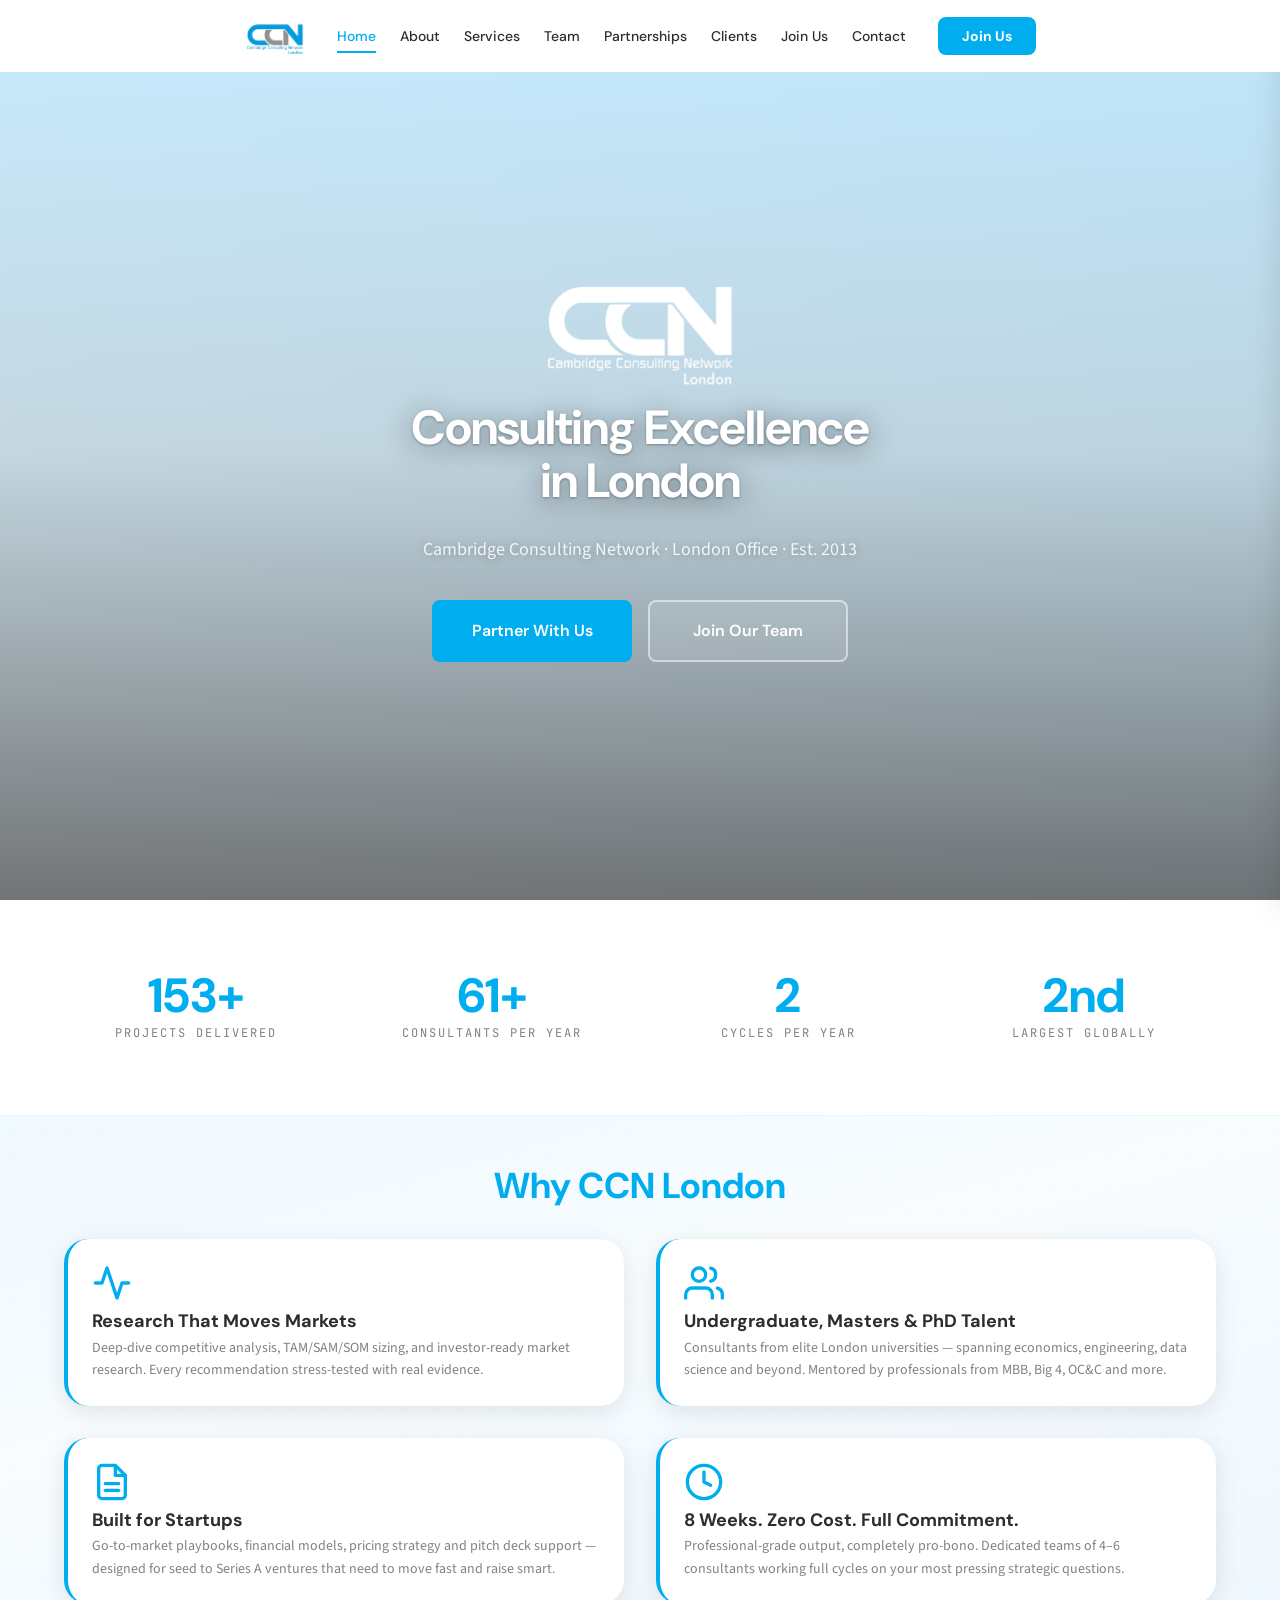
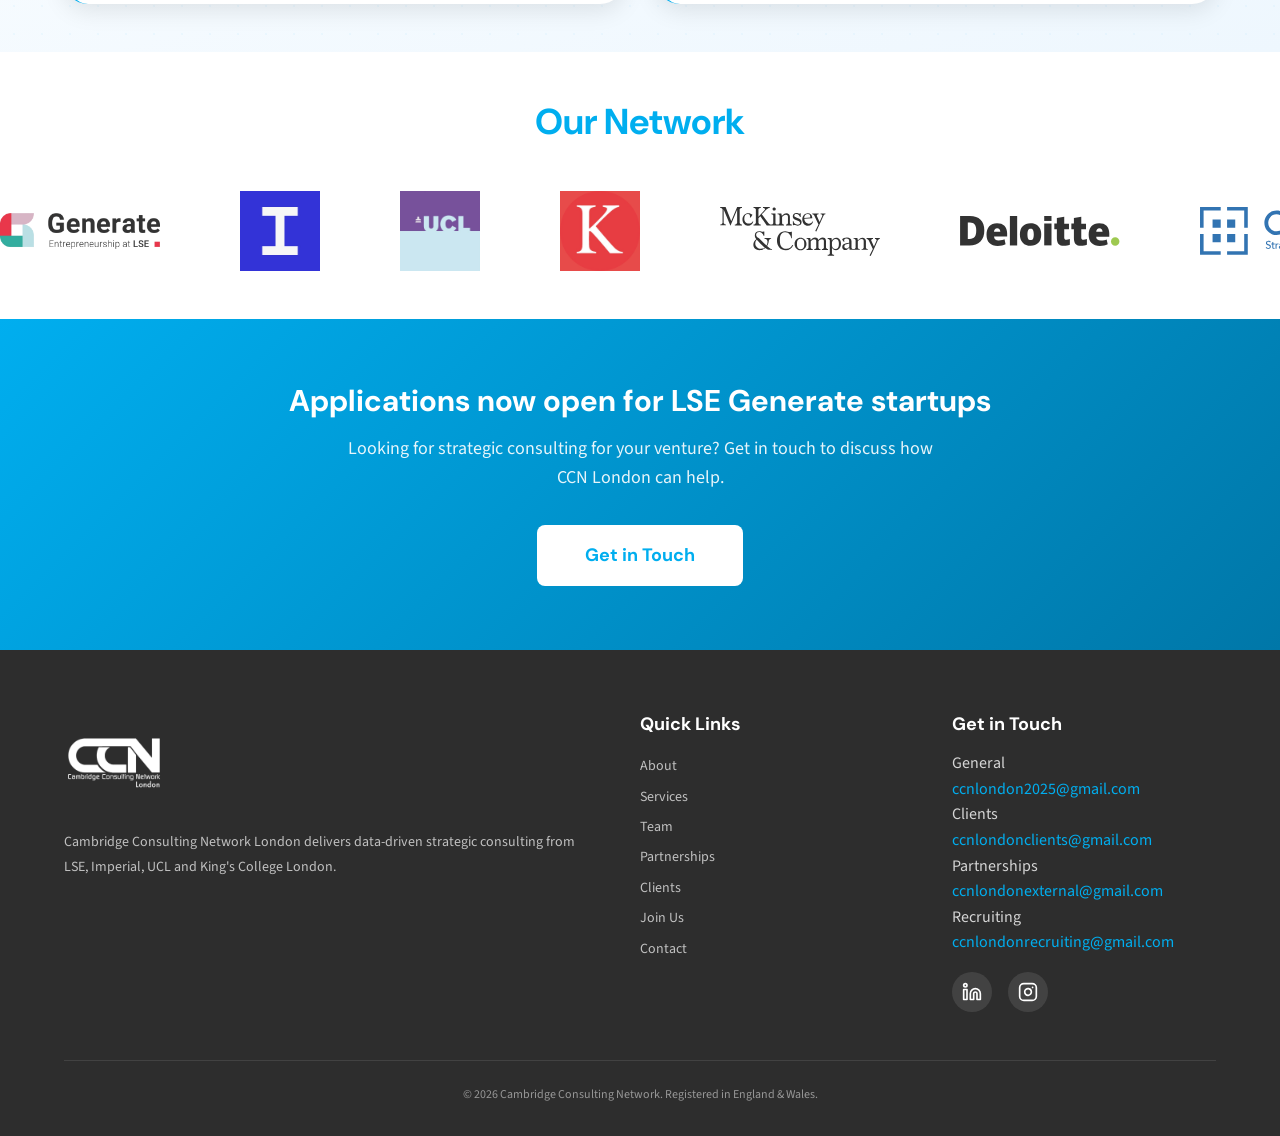
==== commit 7a47ea52: "New Edits" ====
--- a/index.html
+++ b/index.html
@@ -140,7 +140,7 @@
               <polyline points="22 12 18 12 15 21 9 3 6 12 2 12"></polyline>
             </svg>
             <h3 class="card__title">Research That Moves Markets</h3>
-            <p class="card__text">Deep-dive competitive analysis, TAM/SAM/SOM sizing, and investor-ready market research. Every recommendation stress-tested with quantitative and qualitative evidence.</p>
+            <p class="card__text">Deep-dive competitive analysis, TAM/SAM/SOM sizing, and investor-ready market research. Every recommendation stress-tested with real evidence.</p>
           </div>
 
           <div class="card reveal reveal--delay-1">
@@ -151,7 +151,7 @@
               <path d="M16 3.13a4 4 0 0 1 0 7.75"></path>
             </svg>
             <h3 class="card__title">Undergraduate, Masters &amp; PhD Talent</h3>
-            <p class="card__text">Consultants from elite London universities — spanning economics, engineering, data science and beyond. Mentored by professionals from McKinsey, BCG, Bain, Deloitte, EY, OC&amp;C and Strategy&amp;.</p>
+            <p class="card__text">Consultants from elite London universities — spanning economics, engineering, data science and beyond. Mentored by professionals from MBB, Big 4, OC&amp;C and more.</p>
           </div>
 
           <div class="card reveal reveal--delay-2">
--- a/css/styles.css
+++ b/css/styles.css
@@ -684,80 +684,225 @@
    ============================================================ */
 .page-header {
   padding: calc(var(--nav-height) + var(--space-3xl)) 0 var(--space-2xl);
-  background: linear-gradient(135deg, var(--ccn-white) 0%, var(--ccn-light) 100%);
   text-align: center;
+  position: relative;
+  overflow: hidden;
+  background: url('../assets/img/londonbanner.jpg') center 80%/cover no-repeat;
+}
+
+.page-header::before {
+  content: '';
+  position: absolute;
+  inset: 0;
+  background: linear-gradient(
+    180deg,
+    rgba(200, 230, 255, 0.5) 0%,
+    rgba(0, 140, 200, 0.35) 100%
+  );
+  backdrop-filter: blur(0px);
+  -webkit-backdrop-filter: blur(0px);
+}
+
+.page-header .container {
+  position: relative;
+  z-index: 1;
 }
 
 .page-header__title {
   font-size: var(--text-4xl);
   margin-bottom: var(--space-md);
+  color: var(--ccn-white);
+  text-shadow: 0 2px 16px rgba(0, 0, 0, 0.3);
+}
+
+.page-header__title .text-cyan {
+  color: var(--ccn-white);
 }
 
 .page-header__subtitle {
   font-size: var(--text-lg);
-  color: var(--ccn-grey);
+  color: rgba(255, 255, 255, 0.85);
   max-width: 600px;
   margin: 0 auto;
-}
-
-/* ============================================================
-   TIMELINE
-   ============================================================ */
-.timeline {
-  position: relative;
-  padding-left: var(--space-2xl);
-}
-
-.timeline::before {
+  text-shadow: 0 1px 8px rgba(0, 0, 0, 0.2);
+}
+
+/* ============================================================
+   HORIZONTAL TIMELINE
+   ============================================================ */
+.h-timeline {
+  position: relative;
+  padding: var(--space-xl) 0;
+}
+
+.h-timeline__items {
+  display: flex;
+  justify-content: space-between;
+  position: relative;
+  gap: var(--space-md);
+}
+
+.h-timeline__items::before {
   content: '';
   position: absolute;
-  left: 12px;
-  top: 0;
-  bottom: 0;
-  width: 2px;
-  background: var(--ccn-light);
-}
-
-.timeline__item {
-  position: relative;
-  margin-bottom: var(--space-xl);
-  padding-left: var(--space-lg);
-}
-
-.timeline__item::before {
-  content: '';
-  position: absolute;
-  left: calc(-1 * var(--space-2xl) + 6px);
-  top: 6px;
-  width: 14px;
-  height: 14px;
+  top: 8px;
+  left: 0;
+  right: 0;
+  height: 2px;
+  background: linear-gradient(90deg, var(--ccn-light) 0%, var(--ccn-cyan) 50%, var(--ccn-light) 100%);
+}
+
+.h-timeline__item {
+  display: flex;
+  flex-direction: column;
+  align-items: center;
+  text-align: center;
+  flex: 1;
+  position: relative;
+}
+
+.h-timeline__dot {
+  width: 16px;
+  height: 16px;
   border-radius: 50%;
+  background: var(--ccn-white);
+  border: 3px solid var(--ccn-cyan);
+  position: relative;
+  z-index: 1;
+  margin-bottom: var(--space-md);
+  transition: all 0.3s var(--ease-out);
+}
+
+.h-timeline__item:hover .h-timeline__dot {
   background: var(--ccn-cyan);
-  border: 3px solid var(--ccn-light);
-}
-
-.timeline__year {
+  transform: scale(1.3);
+}
+
+.h-timeline__dot--active {
+  background: var(--ccn-cyan);
+  box-shadow: 0 0 0 4px rgba(0, 174, 239, 0.2);
+}
+
+.h-timeline__year {
   font-family: var(--font-mono);
   font-size: var(--text-sm);
+  font-weight: 700;
   color: var(--ccn-cyan);
+  margin-bottom: var(--space-xs);
+}
+
+.h-timeline__title {
+  font-family: var(--font-display);
+  font-size: var(--text-sm);
+  font-weight: 600;
+  color: var(--ccn-dark);
+  max-width: 120px;
+  line-height: 1.3;
+}
+
+@media (max-width: 639px) {
+  .h-timeline__items {
+    flex-wrap: wrap;
+    justify-content: center;
+  }
+
+  .h-timeline__items::before {
+    display: none;
+  }
+
+  .h-timeline__item {
+    flex: 0 0 30%;
+    margin-bottom: var(--space-lg);
+  }
+}
+
+/* ============================================================
+   WEEK TIMELINE (services page)
+   ============================================================ */
+.week-timeline {
+  display: flex;
+  align-items: stretch;
+  gap: 4px;
+  margin: 0 auto;
+}
+
+.week-timeline__item {
+  flex: 1;
+  background: var(--ccn-white);
+  border-radius: var(--radius-sm);
+  padding: var(--space-xl) var(--space-md);
+  text-align: center;
+  box-shadow: 0 4px 16px rgba(0, 0, 0, 0.06);
+  transition: all 0.3s var(--ease-out);
+  border-top: 3px solid var(--ccn-cyan);
+}
+
+.week-timeline__item:hover {
+  transform: translateY(-4px);
+  box-shadow: 0 8px 24px rgba(0, 174, 239, 0.15);
+}
+
+.week-timeline__item--wide {
+  flex: 1.6;
+}
+
+.week-timeline__item--final {
+  border-top-color: var(--ccn-deep);
+  background: var(--ccn-cyan);
+}
+
+.week-timeline__item--final .week-timeline__num {
+  color: var(--ccn-white);
+}
+
+.week-timeline__item--final .week-timeline__label {
+  color: rgba(255, 255, 255, 0.9);
+}
+
+.week-timeline__num {
+  font-family: var(--font-mono);
+  font-size: var(--text-2xl);
   font-weight: 700;
+  color: var(--ccn-cyan);
   margin-bottom: var(--space-xs);
 }
 
-.timeline__title {
-  font-family: var(--font-display);
-  font-size: var(--text-xl);
-  font-weight: 700;
+.week-timeline__label {
+  font-family: var(--font-display);
+  font-size: var(--text-sm);
+  font-weight: 600;
+  color: var(--ccn-dark);
+  line-height: 1.3;
   margin-bottom: var(--space-xs);
 }
 
-.timeline__text {
+.week-timeline__desc {
+  font-size: var(--text-sm);
   color: var(--ccn-grey);
-  font-size: var(--text-base);
-}
-
-/* ============================================================
-   TEAM CARDS
+  line-height: 1.5;
+  margin-top: var(--space-xs);
+}
+
+.week-timeline__item--final .week-timeline__desc {
+  color: rgba(255, 255, 255, 0.75);
+}
+
+@media (max-width: 639px) {
+  .week-timeline {
+    flex-wrap: wrap;
+  }
+
+  .week-timeline__item {
+    flex: 0 0 calc(33% - 4px);
+  }
+
+  .week-timeline__item--wide {
+    flex: 0 0 calc(33% - 4px);
+  }
+}
+
+/* ============================================================
+   TEAM PAGE
    ============================================================ */
 .team__filters {
   display: flex;
@@ -767,7 +912,7 @@
   flex-wrap: wrap;
 }
 
-.team__filter-btn {
+.team__tab {
   font-family: var(--font-display);
   font-size: var(--text-sm);
   font-weight: 600;
@@ -776,10 +921,12 @@
   border: 2px solid var(--ccn-light);
   color: var(--ccn-grey);
   transition: all 0.2s ease;
-}
-
-.team__filter-btn:hover,
-.team__filter-btn--active {
+  cursor: pointer;
+  background: none;
+}
+
+.team__tab:hover,
+.team__tab--active {
   background: var(--ccn-cyan);
   color: var(--ccn-white);
   border-color: var(--ccn-cyan);
@@ -787,30 +934,32 @@
 
 .team__grid {
   display: grid;
-  grid-template-columns: repeat(auto-fill, minmax(260px, 1fr));
-  gap: var(--space-xl);
+  grid-template-columns: repeat(auto-fill, minmax(220px, 1fr));
+  gap: var(--space-lg);
 }
 
 .team-card {
-  background: var(--ccn-white);
-  border: 1px solid #e5e7eb;
+  background: #edf4fb;
+  border: 1px solid #d4e4f0;
   border-radius: var(--radius-md);
-  padding: var(--space-xl);
+  padding: var(--space-lg);
   text-align: center;
-  transition: transform 0.3s var(--ease-out), box-shadow 0.3s var(--ease-out), border-left 0.3s ease;
+  box-shadow: 0 2px 8px rgba(0, 0, 0, 0.04);
+  transition: all 0.3s var(--ease-out);
   position: relative;
   overflow: hidden;
+  cursor: pointer;
 }
 
 .team-card:hover {
   transform: translateY(-4px);
-  box-shadow: var(--shadow-lg);
-  border-left: 3px solid var(--ccn-cyan);
+  box-shadow: 0 16px 40px rgba(0, 0, 0, 0.12);
+  border-color: var(--ccn-cyan);
 }
 
 .team-card__photo {
-  width: 80px;
-  height: 80px;
+  width: 100px;
+  height: 100px;
   border-radius: 50%;
   margin: 0 auto var(--space-md);
   background: var(--ccn-light);
@@ -819,9 +968,10 @@
 
 .team-card__name {
   font-family: var(--font-display);
-  font-size: var(--text-lg);
+  font-size: var(--text-base);
   font-weight: 700;
   margin-bottom: var(--space-xs);
+  color: var(--ccn-dark);
 }
 
 .team-card__role {
@@ -831,27 +981,47 @@
   margin-bottom: var(--space-xs);
 }
 
+.team-card__team {
+  font-size: var(--text-sm);
+  color: var(--ccn-grey);
+}
+
 .team-card__university {
   font-size: var(--text-sm);
   color: var(--ccn-grey);
 }
 
+.team__section-title {
+  font-family: var(--font-display);
+  font-size: var(--text-lg);
+  font-weight: 600;
+  color: var(--ccn-cyan);
+  margin-top: var(--space-xl);
+  margin-bottom: var(--space-lg);
+  padding-bottom: var(--space-sm);
+  border-bottom: 2px solid rgba(0, 174, 239, 0.15);
+}
+
+.team__section-title:first-child {
+  margin-top: 0;
+}
+
+.team__panel {
+  min-height: 200px;
+}
+
+.team__grid--5col {
+  grid-template-columns: repeat(5, 1fr);
+}
+
 .team-card__linkedin {
-  display: inline-flex;
-  align-items: center;
-  justify-content: center;
-  width: 36px;
-  height: 36px;
-  border-radius: 50%;
-  background: var(--ccn-light);
-  color: var(--ccn-cyan);
-  margin-top: var(--space-md);
-  opacity: 0;
-  transition: opacity 0.3s ease;
-}
-
-.team-card:hover .team-card__linkedin {
-  opacity: 1;
+  display: none;
+}
+
+@media (max-width: 639px) {
+  .team__grid--5col {
+    grid-template-columns: repeat(2, 1fr);
+  }
 }
 
 /* ============================================================
@@ -1345,6 +1515,248 @@
 }
 
 /* ============================================================
+   ABOUT PAGE — Mission block
+   ============================================================ */
+.about-mission {
+  max-width: 800px;
+  margin: 0 auto;
+  text-align: center;
+}
+
+.about-mission__heading {
+  font-family: var(--font-display);
+  font-size: clamp(1.8rem, 4vw, 2.8rem);
+  font-weight: 700;
+  line-height: 1.2;
+  color: var(--ccn-dark);
+  margin-bottom: var(--space-xl);
+}
+
+.about-mission__text {
+  font-size: var(--text-lg);
+  line-height: 1.8;
+  color: var(--ccn-grey);
+}
+
+/* ============================================================
+   ABOUT PAGE — Hero / Mission (merged)
+   ============================================================ */
+.about-hero {
+  padding: calc(var(--nav-height) + var(--space-3xl)) 0 var(--space-3xl);
+  background: var(--ccn-dark);
+  text-align: center;
+  position: relative;
+  overflow: hidden;
+}
+
+.about-hero::before {
+  content: '';
+  position: absolute;
+  inset: 0;
+  background-image: radial-gradient(rgba(0, 174, 239, 0.06) 1px, transparent 1px);
+  background-size: 28px 28px;
+  pointer-events: none;
+}
+
+.about-hero__eyebrow {
+  font-family: var(--font-mono);
+  font-size: var(--text-xs);
+  text-transform: uppercase;
+  letter-spacing: 4px;
+  color: var(--ccn-cyan);
+  margin-bottom: var(--space-lg);
+}
+
+.about-hero__heading {
+  font-family: var(--font-display);
+  font-size: clamp(1.8rem, 4vw, 2.8rem);
+  font-weight: 700;
+  line-height: 1.2;
+  color: var(--ccn-white);
+  margin-bottom: var(--space-xl);
+  max-width: 700px;
+  margin-left: auto;
+  margin-right: auto;
+}
+
+.about-hero__text {
+  font-size: var(--text-base);
+  line-height: 1.8;
+  color: rgba(255, 255, 255, 0.65);
+  max-width: 650px;
+  margin: 0 auto;
+}
+
+/* ============================================================
+   ABOUT PAGE — Dark timeline
+   ============================================================ */
+.timeline--dark .timeline__title {
+  color: var(--ccn-white);
+}
+
+.timeline--dark .timeline__text {
+  color: rgba(255, 255, 255, 0.6);
+}
+
+.timeline--dark::before {
+  background: rgba(0, 174, 239, 0.2);
+}
+
+.timeline--dark .timeline__item::before {
+  border-color: var(--ccn-dark);
+}
+
+/* ============================================================
+   ABOUT PAGE — Presence cards with pop
+   ============================================================ */
+.presence__item--pop {
+  background: var(--ccn-white);
+  border: 2px solid transparent;
+  box-shadow: 0 4px 16px rgba(0, 0, 0, 0.06);
+  transition: all 0.3s var(--ease-out);
+  cursor: default;
+}
+
+.presence__item--pop:hover {
+  transform: translateY(-4px);
+  box-shadow: 0 12px 32px rgba(0, 174, 239, 0.15);
+  border-color: var(--ccn-cyan);
+}
+
+.presence__item--active {
+  border-color: var(--ccn-cyan);
+  background: rgba(0, 174, 239, 0.04);
+}
+
+.presence__item--active .presence__city {
+  color: var(--ccn-cyan);
+}
+
+/* ============================================================
+   ABOUT PAGE — Org Chart (clean version)
+   ============================================================ */
+.org-chart {
+  display: flex;
+  flex-direction: column;
+  align-items: center;
+  max-width: 700px;
+  margin: 0 auto;
+}
+
+.org-chart__line {
+  width: 2px;
+  height: 32px;
+  background: var(--ccn-cyan);
+  opacity: 0.4;
+}
+
+.org-chart__row {
+  display: flex;
+  justify-content: center;
+  gap: var(--space-lg);
+  width: 100%;
+}
+
+.org-chart__row--wide {
+  gap: var(--space-md);
+  flex-wrap: wrap;
+}
+
+.org-chart__node {
+  background: var(--ccn-white);
+  border: 2px solid rgba(0, 174, 239, 0.15);
+  border-radius: var(--radius-md);
+  padding: var(--space-lg);
+  text-align: center;
+  flex: 1;
+  max-width: 280px;
+  box-shadow: 0 4px 16px rgba(0, 0, 0, 0.06);
+  transition: all 0.3s var(--ease-out);
+}
+
+.org-chart__node:hover {
+  transform: translateY(-3px);
+  box-shadow: 0 8px 24px rgba(0, 174, 239, 0.12);
+  border-color: var(--ccn-cyan);
+}
+
+.org-chart__node--primary {
+  background: var(--ccn-cyan);
+  border-color: var(--ccn-cyan);
+  max-width: 340px;
+}
+
+.org-chart__node--primary .org-chart__role {
+  color: var(--ccn-white);
+}
+
+.org-chart__node--primary .org-chart__desc {
+  color: rgba(255, 255, 255, 0.85);
+}
+
+.org-chart__role {
+  font-family: var(--font-display);
+  font-size: var(--text-base);
+  font-weight: 700;
+  color: var(--ccn-dark);
+  margin-bottom: var(--space-xs);
+}
+
+.org-chart__desc {
+  font-size: var(--text-sm);
+  color: var(--ccn-grey);
+  line-height: 1.5;
+}
+
+.org-chart__chip {
+  background: var(--ccn-white);
+  border: 2px solid rgba(0, 174, 239, 0.15);
+  border-radius: var(--radius-sm);
+  padding: var(--space-sm) var(--space-lg);
+  font-family: var(--font-display);
+  font-size: var(--text-sm);
+  font-weight: 600;
+  color: var(--ccn-dark);
+  box-shadow: 0 2px 8px rgba(0, 0, 0, 0.04);
+  transition: all 0.3s var(--ease-out);
+}
+
+.org-chart__chip:hover {
+  transform: translateY(-2px);
+  border-color: var(--ccn-cyan);
+  box-shadow: 0 6px 16px rgba(0, 174, 239, 0.1);
+}
+
+@media (max-width: 639px) {
+  .org-chart__row {
+    flex-direction: column;
+    align-items: center;
+  }
+
+  .org-chart__row--wide {
+    flex-direction: row;
+    flex-wrap: wrap;
+    justify-content: center;
+  }
+
+  .org-chart__chip {
+    padding: var(--space-xs) var(--space-md);
+    font-size: var(--text-xs);
+  }
+}
+
+.partners__track[style*="justify-content: center"] {
+  animation: none;
+  width: auto;
+  flex-wrap: wrap;
+}
+
+section[aria-label="Mentorship network"] img {
+  height: 38px;
+  width: auto;
+}
+
+/* ============================================================
    RESPONSIVE
    ============================================================ */
 
